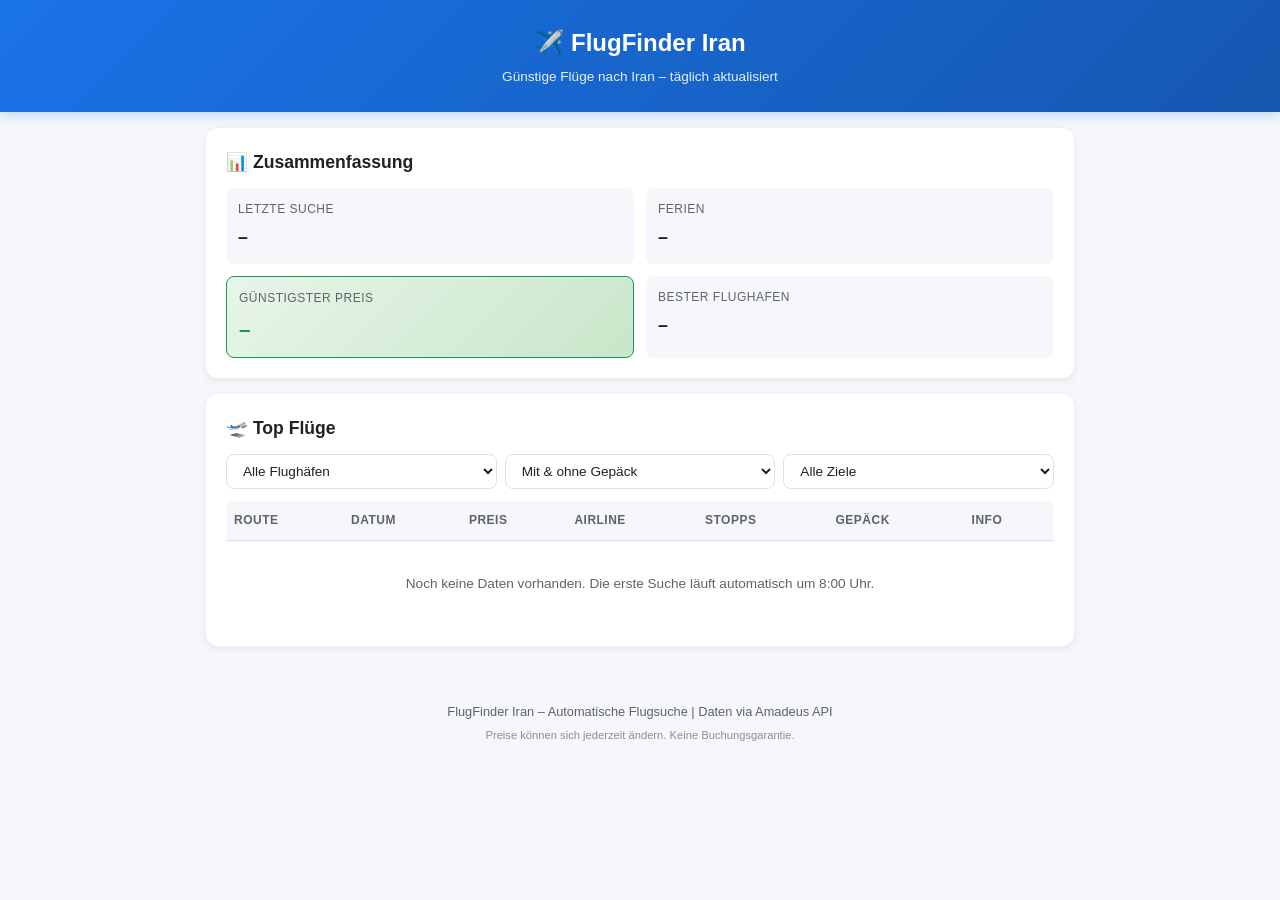
==== frontend/index.html @ a2e219db "🛫 FlugFinder Iran – Initiales Projekt" ====
<!DOCTYPE html>
<html lang="de">
<head>
    <meta charset="UTF-8">
    <meta name="viewport" content="width=device-width, initial-scale=1.0">
    <meta name="description" content="FlugFinder Iran – Günstige Flüge nach Iran finden">
    <meta name="theme-color" content="#1a73e8">
    <meta name="apple-mobile-web-app-capable" content="yes">
    <meta name="apple-mobile-web-app-status-bar-style" content="black-translucent">
    <meta name="apple-mobile-web-app-title" content="FlugFinder">
    <link rel="manifest" href="manifest.json">
    <link rel="apple-touch-icon" href="icons/icon-192.png">
    <title>FlugFinder Iran</title>
    <link rel="stylesheet" href="style.css">
</head>
<body>
    <header>
        <div class="header-content">
            <h1>✈️ FlugFinder Iran</h1>
            <p class="subtitle">Günstige Flüge nach Iran – täglich aktualisiert</p>
        </div>
    </header>

    <main>
        <!-- Status-Banner -->
        <section id="status-banner" class="banner hidden">
            <span id="status-text"></span>
        </section>

        <!-- Zusammenfassung -->
        <section id="summary" class="card">
            <h2>📊 Zusammenfassung</h2>
            <div class="summary-grid">
                <div class="summary-item">
                    <span class="summary-label">Letzte Suche</span>
                    <span id="last-updated" class="summary-value">–</span>
                </div>
                <div class="summary-item">
                    <span class="summary-label">Ferien</span>
                    <span id="holiday-period" class="summary-value">–</span>
                </div>
                <div class="summary-item highlight">
                    <span class="summary-label">Günstigster Preis</span>
                    <span id="cheapest-price" class="summary-value price">–</span>
                </div>
                <div class="summary-item">
                    <span class="summary-label">Bester Flughafen</span>
                    <span id="cheapest-airport" class="summary-value">–</span>
                </div>
            </div>
        </section>

        <!-- Vorhersage -->
        <section id="prediction-section" class="card hidden">
            <h2>🔮 Preis-Vorhersage</h2>
            <div id="prediction-content"></div>
        </section>

        <!-- Flug-Tabelle -->
        <section id="flights-section" class="card">
            <h2>🛫 Top Flüge</h2>
            <div class="filter-bar">
                <select id="filter-airport" aria-label="Flughafen filtern">
                    <option value="all">Alle Flughäfen</option>
                    <option value="HAJ">Hannover (HAJ)</option>
                    <option value="BER">Berlin (BER)</option>
                    <option value="HAM">Hamburg (HAM)</option>
                    <option value="FRA">Frankfurt (FRA)</option>
                </select>
                <select id="filter-luggage" aria-label="Gepäck filtern">
                    <option value="all">Mit & ohne Gepäck</option>
                    <option value="with_luggage">Nur mit Gepäck</option>
                    <option value="without_luggage">Nur ohne Gepäck</option>
                </select>
                <select id="filter-destination" aria-label="Ziel filtern">
                    <option value="all">Alle Ziele</option>
                    <option value="IKA">Teheran (IKA)</option>
                    <option value="MHD">Mashhad (MHD)</option>
                </select>
            </div>
            <div class="table-wrapper">
                <table id="flights-table">
                    <thead>
                        <tr>
                            <th>Route</th>
                            <th>Datum</th>
                            <th>Preis</th>
                            <th>Airline</th>
                            <th>Stopps</th>
                            <th>Gepäck</th>
                            <th>Info</th>
                        </tr>
                    </thead>
                    <tbody id="flights-body">
                        <tr><td colspan="7" class="loading">Lade Daten...</td></tr>
                    </tbody>
                </table>
            </div>
        </section>

        <!-- Kombi-Tickets -->
        <section id="combo-section" class="card hidden">
            <h2>🔀 Kombi-Ticket Tipps</h2>
            <p class="info-text">Günstiger wenn Hin- und Rückflug von verschiedenen Flughäfen</p>
            <div id="combo-content"></div>
        </section>

        <!-- Preis-Analyse -->
        <section id="analysis-section" class="card hidden">
            <h2>📈 Preis-Analyse pro Route</h2>
            <div id="analysis-content"></div>
        </section>
    </main>

    <footer>
        <p>FlugFinder Iran – Automatische Flugsuche | Daten via Amadeus API</p>
        <p class="footer-small">Preise können sich jederzeit ändern. Keine Buchungsgarantie.</p>
    </footer>

    <script src="app.js"></script>
</body>
</html>
---- frontend/style.css ----
/* FlugFinder Iran – PWA Styles */

:root {
    --primary: #1a73e8;
    --primary-dark: #1557b0;
    --success: #0f9d58;
    --warning: #f4b400;
    --danger: #db4437;
    --bg: #f5f7fa;
    --card-bg: #ffffff;
    --text: #202124;
    --text-secondary: #5f6368;
    --border: #e0e0e0;
    --shadow: 0 2px 8px rgba(0, 0, 0, 0.08);
    --radius: 12px;
}

* {
    margin: 0;
    padding: 0;
    box-sizing: border-box;
}

body {
    font-family: -apple-system, BlinkMacSystemFont, 'Segoe UI', Roboto, sans-serif;
    background: var(--bg);
    color: var(--text);
    line-height: 1.6;
    min-height: 100vh;
}

/* Header */
header {
    background: linear-gradient(135deg, var(--primary), var(--primary-dark));
    color: white;
    padding: 1.5rem 1rem;
    text-align: center;
    position: sticky;
    top: 0;
    z-index: 100;
    box-shadow: 0 2px 12px rgba(26, 115, 232, 0.3);
}

.header-content h1 {
    font-size: 1.5rem;
    font-weight: 700;
    margin-bottom: 0.25rem;
}

.subtitle {
    font-size: 0.85rem;
    opacity: 0.9;
}

/* Main */
main {
    max-width: 900px;
    margin: 0 auto;
    padding: 1rem;
}

/* Cards */
.card {
    background: var(--card-bg);
    border-radius: var(--radius);
    padding: 1.25rem;
    margin-bottom: 1rem;
    box-shadow: var(--shadow);
}

.card h2 {
    font-size: 1.1rem;
    margin-bottom: 0.75rem;
    color: var(--text);
}

/* Banner */
.banner {
    background: var(--success);
    color: white;
    padding: 0.75rem 1rem;
    border-radius: var(--radius);
    margin-bottom: 1rem;
    text-align: center;
    font-weight: 500;
    animation: slideDown 0.3s ease;
}

.banner.alert {
    background: var(--danger);
    animation: pulse 2s infinite;
}

@keyframes slideDown {
    from { transform: translateY(-10px); opacity: 0; }
    to { transform: translateY(0); opacity: 1; }
}

@keyframes pulse {
    0%, 100% { transform: scale(1); }
    50% { transform: scale(1.02); }
}

/* Summary Grid */
.summary-grid {
    display: grid;
    grid-template-columns: 1fr 1fr;
    gap: 0.75rem;
}

.summary-item {
    display: flex;
    flex-direction: column;
    padding: 0.75rem;
    background: var(--bg);
    border-radius: 8px;
}

.summary-item.highlight {
    background: linear-gradient(135deg, #e8f5e9, #c8e6c9);
    border: 1px solid var(--success);
}

.summary-label {
    font-size: 0.75rem;
    color: var(--text-secondary);
    text-transform: uppercase;
    letter-spacing: 0.5px;
}

.summary-value {
    font-size: 1.1rem;
    font-weight: 600;
    margin-top: 0.25rem;
}

.summary-value.price {
    color: var(--success);
    font-size: 1.3rem;
}

/* Filter Bar */
.filter-bar {
    display: flex;
    gap: 0.5rem;
    margin-bottom: 0.75rem;
    flex-wrap: wrap;
}

.filter-bar select {
    padding: 0.5rem 0.75rem;
    border: 1px solid var(--border);
    border-radius: 8px;
    background: white;
    font-size: 0.85rem;
    color: var(--text);
    flex: 1;
    min-width: 120px;
}

/* Table */
.table-wrapper {
    overflow-x: auto;
    -webkit-overflow-scrolling: touch;
}

table {
    width: 100%;
    border-collapse: collapse;
    font-size: 0.85rem;
}

thead th {
    background: var(--bg);
    padding: 0.6rem 0.5rem;
    text-align: left;
    font-weight: 600;
    font-size: 0.75rem;
    text-transform: uppercase;
    letter-spacing: 0.5px;
    color: var(--text-secondary);
    position: sticky;
    top: 0;
}

tbody td {
    padding: 0.6rem 0.5rem;
    border-top: 1px solid var(--border);
    vertical-align: middle;
}

tbody tr:hover {
    background: #f8f9fa;
}

tbody tr.cheap {
    background: #e8f5e9;
}

tbody tr.cheap td {
    border-color: #c8e6c9;
}

.price-cell {
    font-weight: 700;
    color: var(--text);
}

.cheap .price-cell {
    color: var(--success);
}

.badge {
    display: inline-block;
    padding: 0.15rem 0.5rem;
    border-radius: 4px;
    font-size: 0.7rem;
    font-weight: 600;
}

.badge-cheap {
    background: #c8e6c9;
    color: #1b5e20;
}

.badge-weekend {
    background: #e3f2fd;
    color: #1565c0;
}

.badge-direct {
    background: #fff3e0;
    color: #e65100;
}

/* Prediction */
.prediction-card {
    padding: 0.75rem;
    border-radius: 8px;
    margin-bottom: 0.5rem;
}

.prediction-card.book-now {
    background: #e8f5e9;
    border-left: 4px solid var(--success);
}

.prediction-card.wait {
    background: #fff3e0;
    border-left: 4px solid var(--warning);
}

.prediction-card.uncertain {
    background: #f5f5f5;
    border-left: 4px solid #9e9e9e;
}

.prediction-advice {
    font-weight: 700;
    font-size: 0.95rem;
}

.prediction-reason {
    font-size: 0.82rem;
    color: var(--text-secondary);
    margin-top: 0.25rem;
}

/* Combo Tickets */
.combo-card {
    padding: 0.75rem;
    background: var(--bg);
    border-radius: 8px;
    margin-bottom: 0.5rem;
    border-left: 4px solid var(--primary);
}

.combo-route {
    font-weight: 600;
}

.combo-savings {
    color: var(--success);
    font-weight: 700;
}

/* Analysis */
.analysis-item {
    display: flex;
    justify-content: space-between;
    align-items: center;
    padding: 0.6rem 0;
    border-bottom: 1px solid var(--border);
}

.analysis-item:last-child {
    border-bottom: none;
}

.analysis-route {
    font-weight: 600;
}

.analysis-trend {
    font-size: 0.85rem;
}

/* Info Text */
.info-text {
    font-size: 0.82rem;
    color: var(--text-secondary);
    margin-bottom: 0.75rem;
}

/* Loading */
.loading {
    text-align: center;
    color: var(--text-secondary);
    padding: 2rem !important;
}

/* Hidden */
.hidden {
    display: none;
}

/* Footer */
footer {
    text-align: center;
    padding: 1.5rem 1rem;
    color: var(--text-secondary);
    font-size: 0.8rem;
}

.footer-small {
    font-size: 0.7rem;
    margin-top: 0.25rem;
    opacity: 0.7;
}

/* Responsive */
@media (max-width: 600px) {
    .summary-grid {
        grid-template-columns: 1fr;
    }

    .filter-bar {
        flex-direction: column;
    }

    .filter-bar select {
        width: 100%;
    }

    table {
        font-size: 0.78rem;
    }

    thead th, tbody td {
        padding: 0.5rem 0.35rem;
    }

    .card {
        padding: 1rem;
    }
}

/* Install Prompt */
.install-prompt {
    position: fixed;
    bottom: 1rem;
    left: 1rem;
    right: 1rem;
    background: var(--primary);
    color: white;
    padding: 1rem;
    border-radius: var(--radius);
    display: flex;
    justify-content: space-between;
    align-items: center;
    box-shadow: 0 4px 20px rgba(0, 0, 0, 0.2);
    z-index: 1000;
    animation: slideUp 0.3s ease;
}

@keyframes slideUp {
    from { transform: translateY(100px); opacity: 0; }
    to { transform: translateY(0); opacity: 1; }
}

.install-prompt button {
    background: white;
    color: var(--primary);
    border: none;
    padding: 0.5rem 1rem;
    border-radius: 8px;
    font-weight: 600;
    cursor: pointer;
}

.install-prompt .dismiss {
    background: transparent;
    color: white;
    opacity: 0.8;
    font-size: 0.85rem;
}
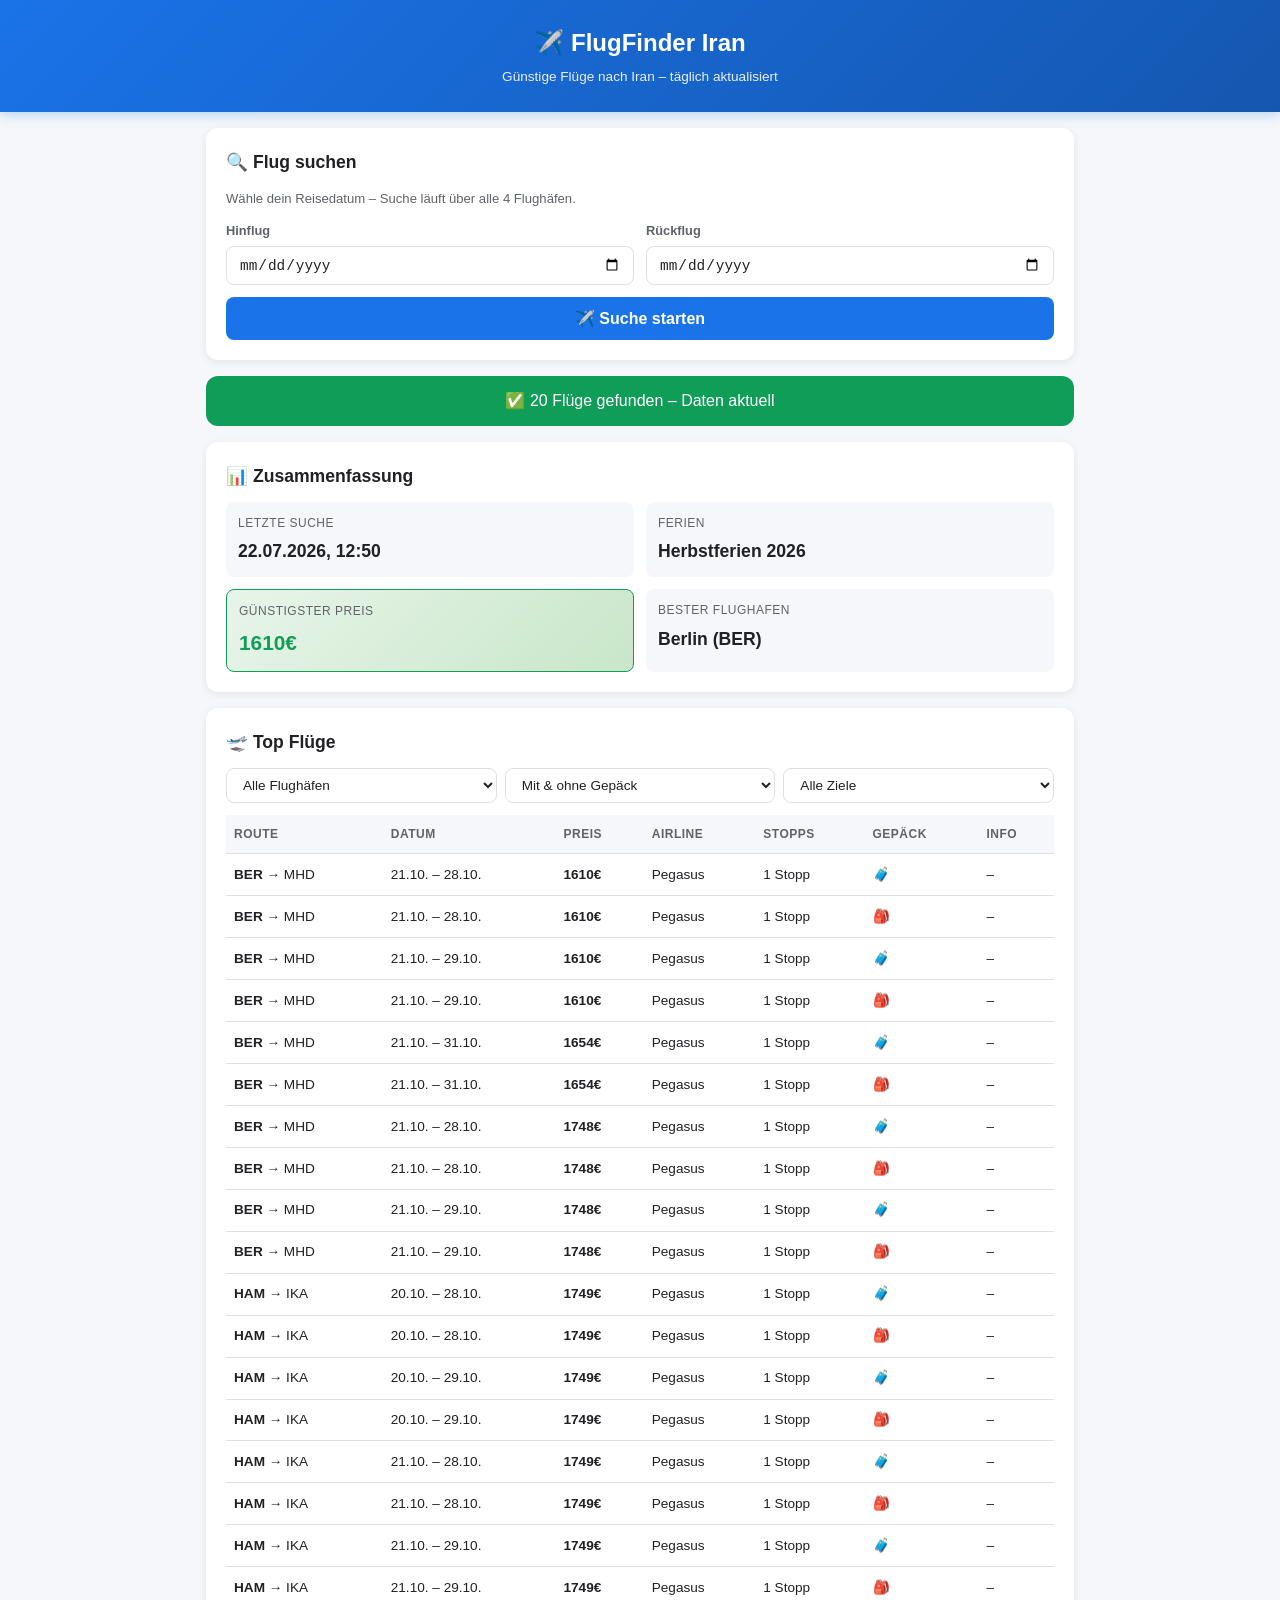
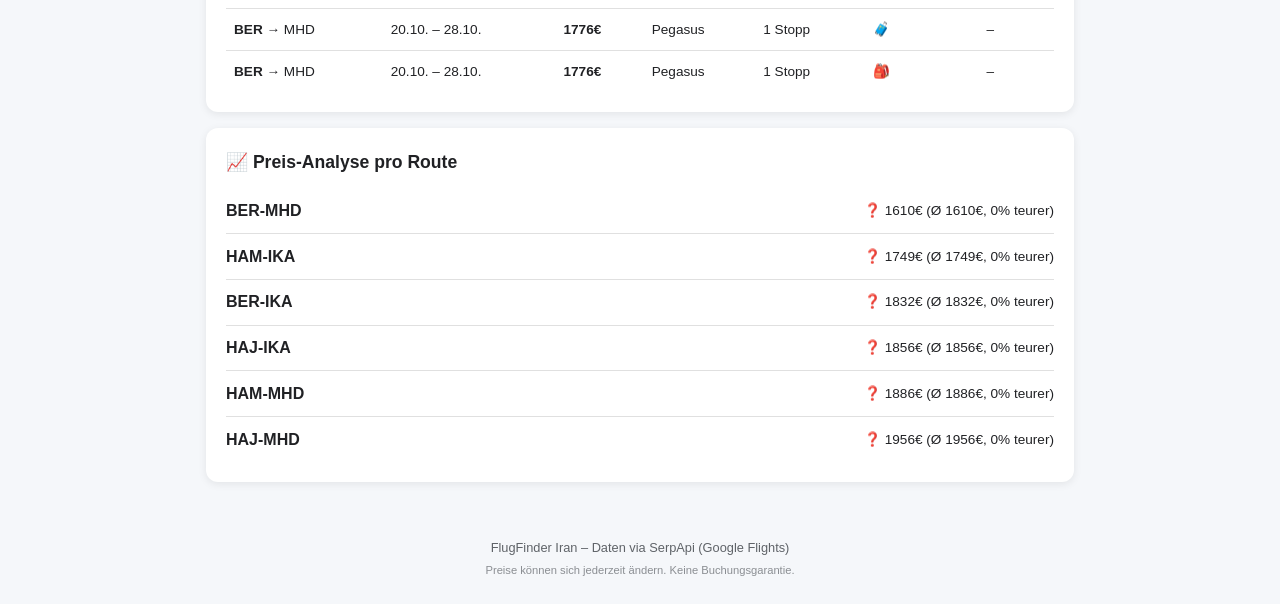
==== commit 882efe9c: "Add manual flight search section to index.html" ====
--- a/frontend/index.html
+++ b/frontend/index.html
@@ -22,6 +22,28 @@
     </header>
 
     <main>
+        <!-- Manuelle Suche -->
+        <section id="manual-search" class="card">
+            <h2>🔍 Flug suchen</h2>
+            <p class="info-text">Wähle dein Reisedatum – Suche läuft über alle 4 Flughäfen.</p>
+            <div class="search-form">
+                <div class="form-row">
+                    <div class="form-group">
+                        <label for="search-outbound">Hinflug</label>
+                        <input type="date" id="search-outbound" />
+                    </div>
+                    <div class="form-group">
+                        <label for="search-return">Rückflug</label>
+                        <input type="date" id="search-return" />
+                    </div>
+                </div>
+                <button id="btn-search" class="btn-primary" onclick="triggerManualSearch()">
+                    ✈️ Suche starten
+                </button>
+                <p id="search-status" class="search-status hidden"></p>
+            </div>
+        </section>
+
         <!-- Status-Banner -->
         <section id="status-banner" class="banner hidden">
             <span id="status-text"></span>
@@ -92,7 +114,7 @@
                         </tr>
                     </thead>
                     <tbody id="flights-body">
-                        <tr><td colspan="7" class="loading">Lade Daten...</td></tr>
+                        <tr><td colspan="7" class="loading">Noch keine Ergebnisse. Starte eine Suche oben!</td></tr>
                     </tbody>
                 </table>
             </div>
@@ -113,7 +135,7 @@
     </main>
 
     <footer>
-        <p>FlugFinder Iran – Automatische Flugsuche | Daten via Amadeus API</p>
+        <p>FlugFinder Iran – Daten via SerpApi (Google Flights)</p>
         <p class="footer-small">Preise können sich jederzeit ändern. Keine Buchungsgarantie.</p>
     </footer>
 
--- a/frontend/style.css
+++ b/frontend/style.css
@@ -404,3 +404,97 @@
     opacity: 0.8;
     font-size: 0.85rem;
 }
+
+/* Manuelle Suche Form */
+.search-form {
+    margin-top: 0.75rem;
+}
+
+.form-row {
+    display: flex;
+    gap: 0.75rem;
+    margin-bottom: 0.75rem;
+}
+
+.form-group {
+    flex: 1;
+    display: flex;
+    flex-direction: column;
+}
+
+.form-group label {
+    font-size: 0.8rem;
+    font-weight: 600;
+    color: var(--text-secondary);
+    margin-bottom: 0.25rem;
+}
+
+.form-group input[type="date"] {
+    padding: 0.6rem 0.75rem;
+    border: 1px solid var(--border);
+    border-radius: 8px;
+    font-size: 0.9rem;
+    color: var(--text);
+    background: white;
+}
+
+.form-group input[type="date"]:focus {
+    outline: none;
+    border-color: var(--primary);
+    box-shadow: 0 0 0 3px rgba(26, 115, 232, 0.15);
+}
+
+.btn-primary {
+    width: 100%;
+    padding: 0.75rem 1.5rem;
+    background: var(--primary);
+    color: white;
+    border: none;
+    border-radius: 8px;
+    font-size: 1rem;
+    font-weight: 600;
+    cursor: pointer;
+    transition: background 0.2s;
+}
+
+.btn-primary:hover {
+    background: var(--primary-dark);
+}
+
+.btn-primary:active {
+    transform: scale(0.98);
+}
+
+.btn-primary:disabled {
+    background: #9e9e9e;
+    cursor: not-allowed;
+}
+
+.search-status {
+    text-align: center;
+    margin-top: 0.75rem;
+    font-size: 0.85rem;
+    padding: 0.5rem;
+    border-radius: 6px;
+}
+
+.search-status.success {
+    background: #e8f5e9;
+    color: #1b5e20;
+}
+
+.search-status.error {
+    background: #ffebee;
+    color: #b71c1c;
+}
+
+.search-status.pending {
+    background: #fff3e0;
+    color: #e65100;
+}
+
+@media (max-width: 600px) {
+    .form-row {
+        flex-direction: column;
+    }
+}
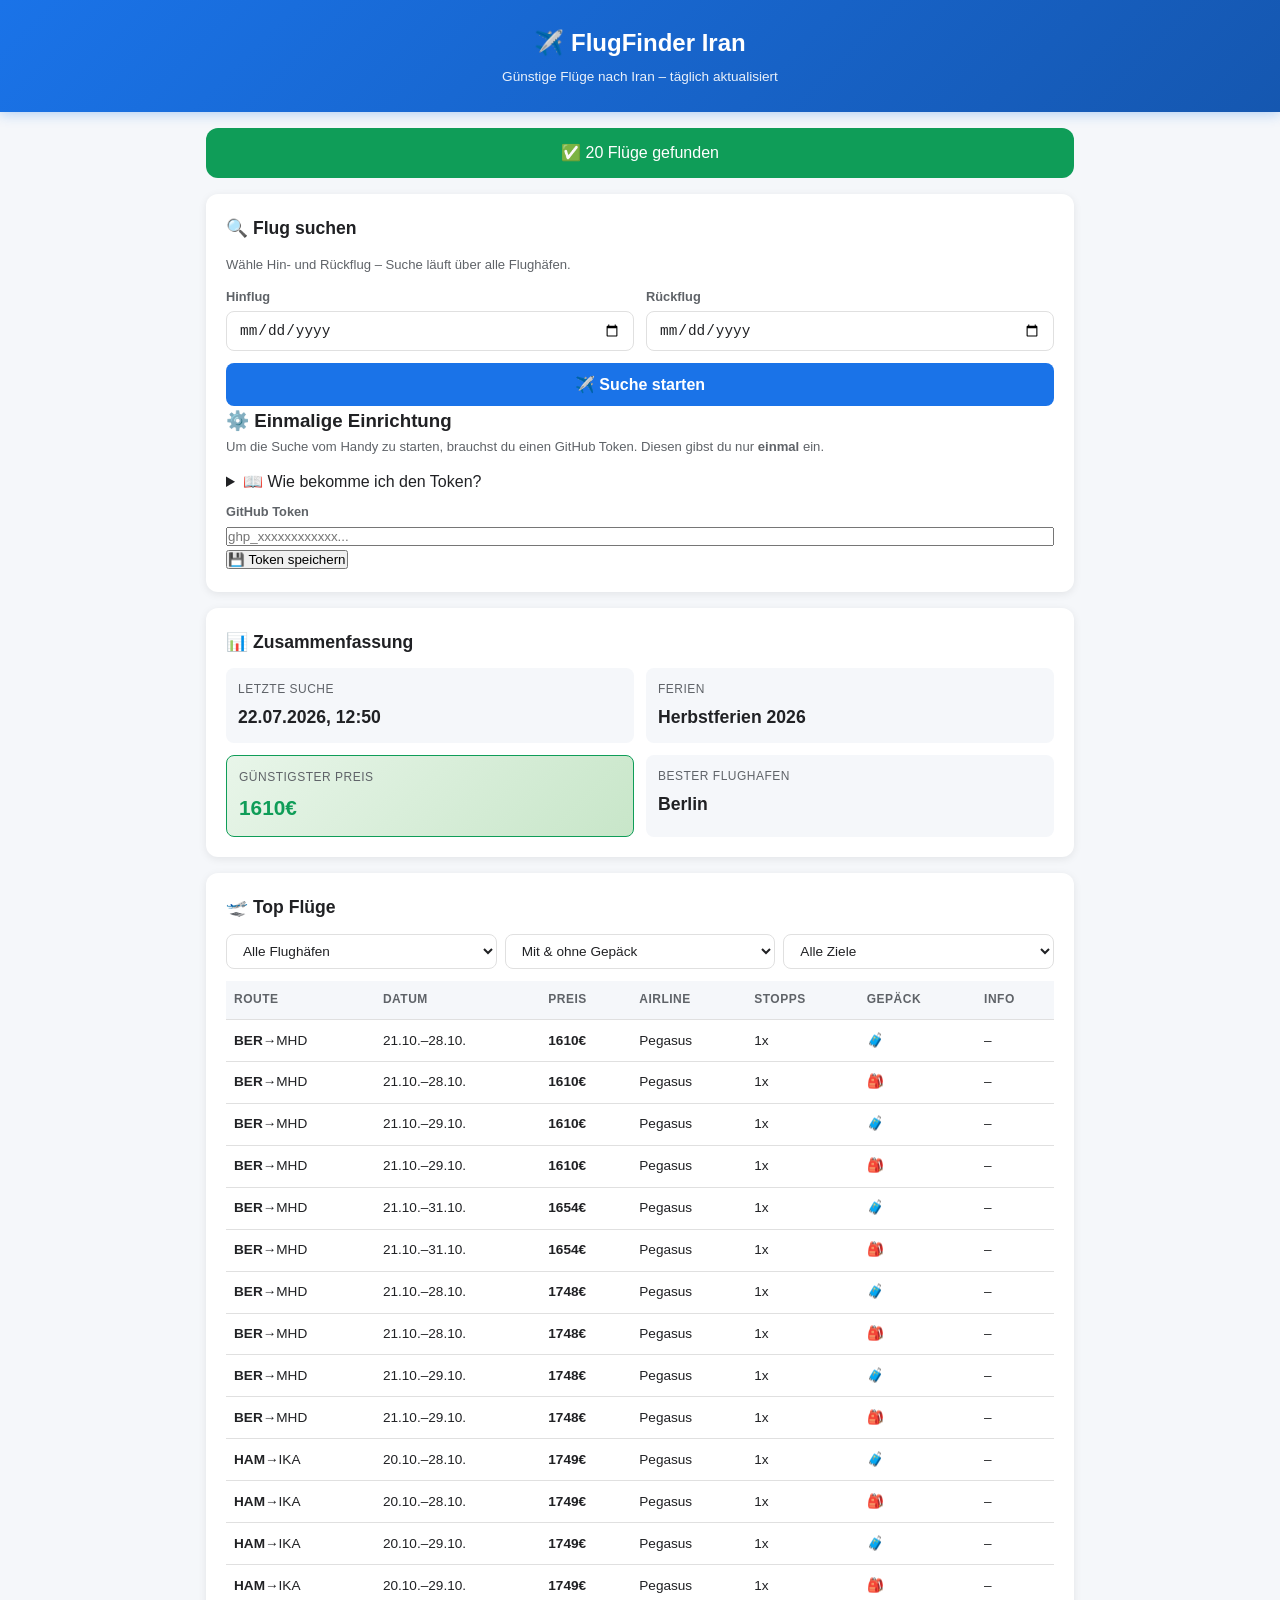
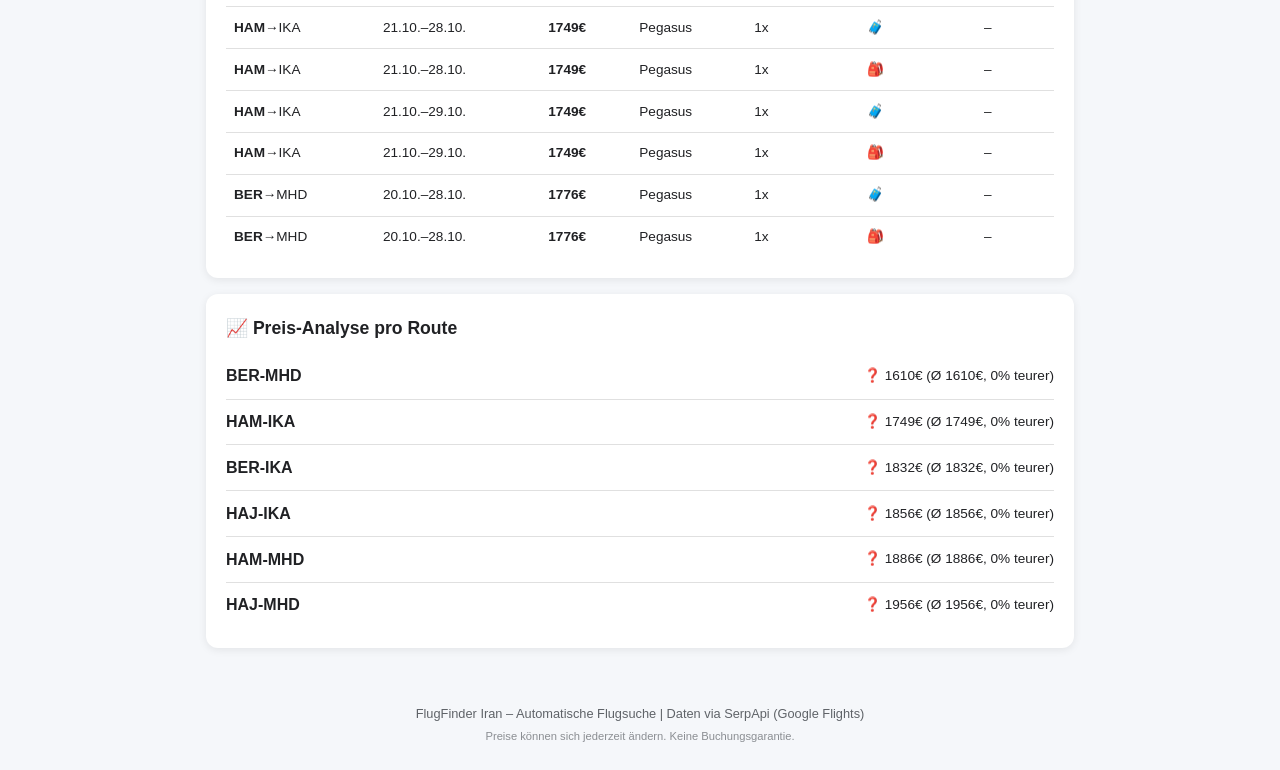
==== commit 2c59ff64: "Add GitHub token setup section to index.html" ====
--- a/frontend/index.html
+++ b/frontend/index.html
@@ -22,10 +22,15 @@
     </header>
 
     <main>
+        <!-- Status-Banner -->
+        <section id="status-banner" class="banner hidden">
+            <span id="status-text"></span>
+        </section>
+
         <!-- Manuelle Suche -->
         <section id="manual-search" class="card">
             <h2>🔍 Flug suchen</h2>
-            <p class="info-text">Wähle dein Reisedatum – Suche läuft über alle 4 Flughäfen.</p>
+            <p class="info-text">Wähle Hin- und Rückflug – Suche läuft über alle Flughäfen.</p>
             <div class="search-form">
                 <div class="form-row">
                     <div class="form-group">
@@ -42,11 +47,34 @@
                 </button>
                 <p id="search-status" class="search-status hidden"></p>
             </div>
-        </section>
 
-        <!-- Status-Banner -->
-        <section id="status-banner" class="banner hidden">
-            <span id="status-text"></span>
+            <!-- Token Einrichtung (einmalig) -->
+            <div id="token-setup" class="token-section hidden">
+                <h3>⚙️ Einmalige Einrichtung</h3>
+                <p class="info-text">Um die Suche vom Handy zu starten, brauchst du einen GitHub Token. Diesen gibst du nur <strong>einmal</strong> ein.</p>
+                <details class="token-help">
+                    <summary>📖 Wie bekomme ich den Token?</summary>
+                    <ol>
+                        <li>Öffne: <a href="https://github.com/settings/tokens" target="_blank">github.com/settings/tokens</a></li>
+                        <li>Klicke "Generate new token (classic)"</li>
+                        <li>Name: <code>FlugFinder</code></li>
+                        <li>Haken bei <strong>repo</strong> setzen</li>
+                        <li>Unten: "Generate token" klicken</li>
+                        <li>Token kopieren und hier einfügen:</li>
+                    </ol>
+                </details>
+                <div class="form-group" style="margin-top: 0.5rem;">
+                    <label for="github-token">GitHub Token</label>
+                    <input type="password" id="github-token" placeholder="ghp_xxxxxxxxxxxx..." />
+                </div>
+                <button class="btn-save" onclick="saveToken()">💾 Token speichern</button>
+            </div>
+
+            <!-- Token gespeichert Info -->
+            <div id="token-saved" class="token-saved hidden">
+                <span>✅ Verbunden</span>
+                <button class="btn-small" onclick="resetToken()">Token ändern</button>
+            </div>
         </section>
 
         <!-- Zusammenfassung -->
@@ -114,7 +142,7 @@
                         </tr>
                     </thead>
                     <tbody id="flights-body">
-                        <tr><td colspan="7" class="loading">Noch keine Ergebnisse. Starte eine Suche oben!</td></tr>
+                        <tr><td colspan="7" class="loading">Lade Daten...</td></tr>
                     </tbody>
                 </table>
             </div>
@@ -135,7 +163,7 @@
     </main>
 
     <footer>
-        <p>FlugFinder Iran – Daten via SerpApi (Google Flights)</p>
+        <p>FlugFinder Iran – Automatische Flugsuche | Daten via SerpApi (Google Flights)</p>
         <p class="footer-small">Preise können sich jederzeit ändern. Keine Buchungsgarantie.</p>
     </footer>
 
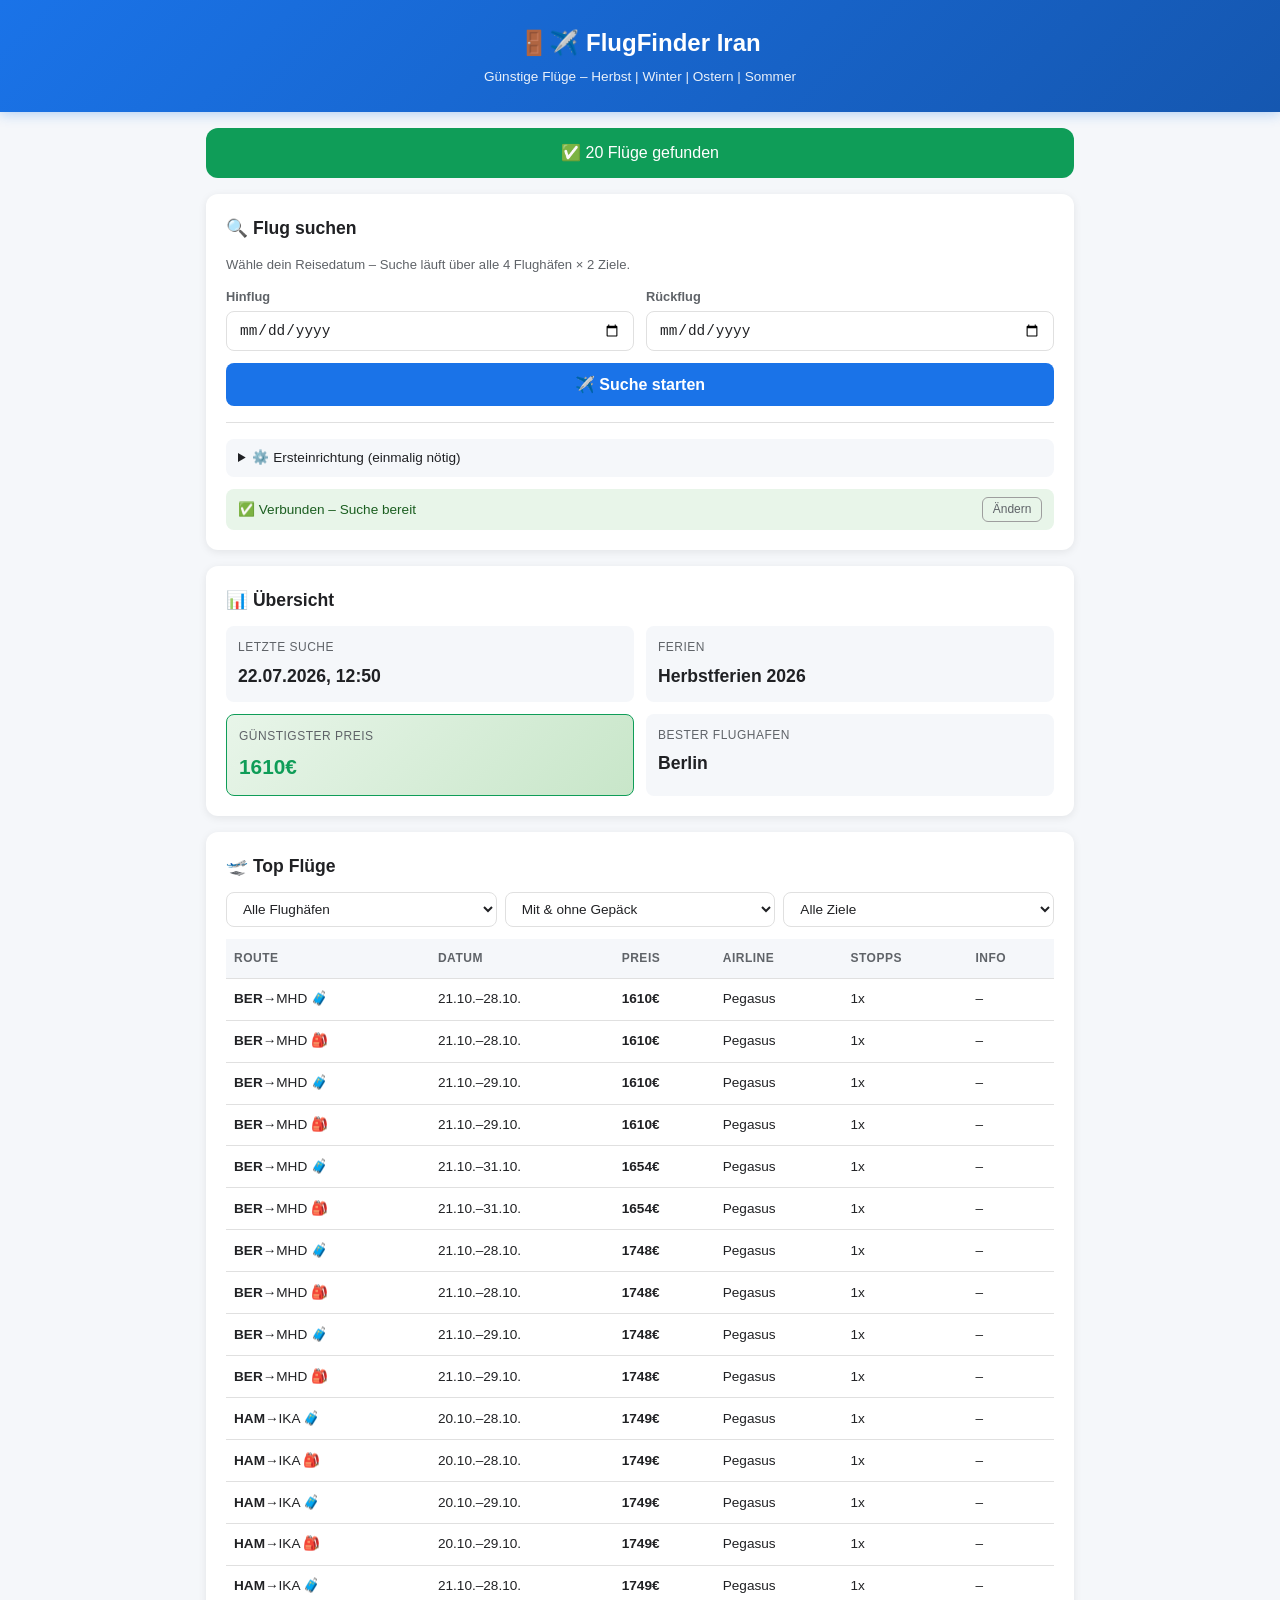
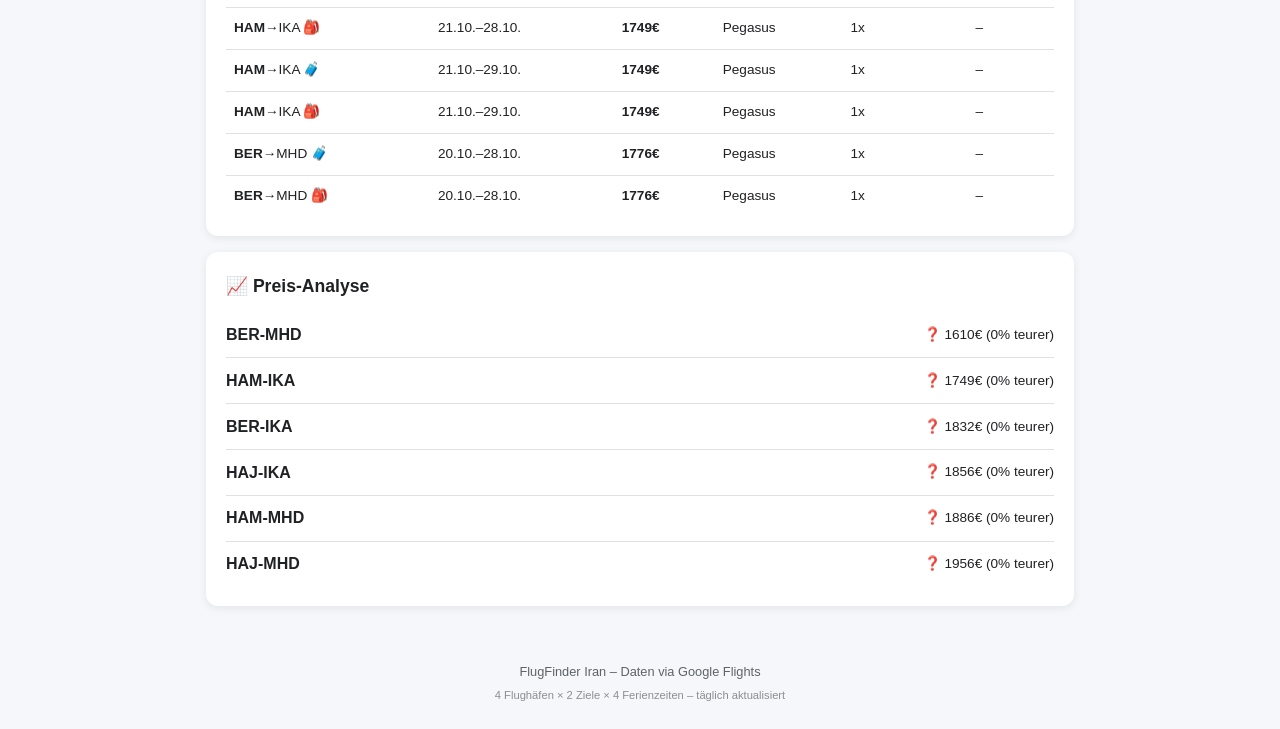
==== commit c2552526: "Update theme color and header content in index.html" ====
--- a/frontend/index.html
+++ b/frontend/index.html
@@ -4,20 +4,21 @@
     <meta charset="UTF-8">
     <meta name="viewport" content="width=device-width, initial-scale=1.0">
     <meta name="description" content="FlugFinder Iran – Günstige Flüge nach Iran finden">
-    <meta name="theme-color" content="#1a73e8">
+    <meta name="theme-color" content="#0C7B93">
     <meta name="apple-mobile-web-app-capable" content="yes">
     <meta name="apple-mobile-web-app-status-bar-style" content="black-translucent">
     <meta name="apple-mobile-web-app-title" content="FlugFinder">
     <link rel="manifest" href="manifest.json">
-    <link rel="apple-touch-icon" href="icons/icon-192.png">
+    <link rel="apple-touch-icon" href="icons/icon.svg">
+    <link rel="icon" href="icons/icon.svg" type="image/svg+xml">
     <title>FlugFinder Iran</title>
     <link rel="stylesheet" href="style.css">
 </head>
 <body>
     <header>
         <div class="header-content">
-            <h1>✈️ FlugFinder Iran</h1>
-            <p class="subtitle">Günstige Flüge nach Iran – täglich aktualisiert</p>
+            <h1>🚪✈️ FlugFinder Iran</h1>
+            <p class="subtitle">Günstige Flüge – Herbst | Winter | Ostern | Sommer</p>
         </div>
     </header>
 
@@ -30,7 +31,7 @@
         <!-- Manuelle Suche -->
         <section id="manual-search" class="card">
             <h2>🔍 Flug suchen</h2>
-            <p class="info-text">Wähle Hin- und Rückflug – Suche läuft über alle Flughäfen.</p>
+            <p class="info-text">Wähle dein Reisedatum – Suche läuft über alle 4 Flughäfen × 2 Ziele.</p>
             <div class="search-form">
                 <div class="form-row">
                     <div class="form-group">
@@ -48,38 +49,37 @@
                 <p id="search-status" class="search-status hidden"></p>
             </div>
 
-            <!-- Token Einrichtung (einmalig) -->
-            <div id="token-setup" class="token-section hidden">
-                <h3>⚙️ Einmalige Einrichtung</h3>
-                <p class="info-text">Um die Suche vom Handy zu starten, brauchst du einen GitHub Token. Diesen gibst du nur <strong>einmal</strong> ein.</p>
+            <!-- Token: einmal eingeben, dann gespeichert -->
+            <div id="token-setup" class="token-section">
                 <details class="token-help">
-                    <summary>📖 Wie bekomme ich den Token?</summary>
+                    <summary>⚙️ Ersteinrichtung (einmalig nötig)</summary>
+                    <p style="margin-top:0.5rem; font-size:0.82rem;">Um die Suche direkt vom Handy zu starten brauchst du einen GitHub Token. Nur einmal eingeben!</p>
                     <ol>
-                        <li>Öffne: <a href="https://github.com/settings/tokens" target="_blank">github.com/settings/tokens</a></li>
-                        <li>Klicke "Generate new token (classic)"</li>
+                        <li>Öffne am PC: <a href="https://github.com/settings/tokens" target="_blank">github.com/settings/tokens</a></li>
+                        <li>Klicke <strong>"Generate new token (classic)"</strong></li>
                         <li>Name: <code>FlugFinder</code></li>
+                        <li>Expiration: <strong>No expiration</strong></li>
                         <li>Haken bei <strong>repo</strong> setzen</li>
-                        <li>Unten: "Generate token" klicken</li>
-                        <li>Token kopieren und hier einfügen:</li>
+                        <li>Unten: <strong>"Generate token"</strong> klicken</li>
+                        <li>Token kopieren (beginnt mit <code>ghp_</code>)</li>
                     </ol>
+                    <div class="form-group" style="margin-top:0.5rem;">
+                        <input type="text" id="github-token" placeholder="ghp_xxxxxxxxxxxx..." autocomplete="off" />
+                    </div>
+                    <button class="btn-save" onclick="saveToken()">💾 Speichern</button>
                 </details>
-                <div class="form-group" style="margin-top: 0.5rem;">
-                    <label for="github-token">GitHub Token</label>
-                    <input type="password" id="github-token" placeholder="ghp_xxxxxxxxxxxx..." />
-                </div>
-                <button class="btn-save" onclick="saveToken()">💾 Token speichern</button>
             </div>
 
-            <!-- Token gespeichert Info -->
+            <!-- Token OK -->
             <div id="token-saved" class="token-saved hidden">
-                <span>✅ Verbunden</span>
-                <button class="btn-small" onclick="resetToken()">Token ändern</button>
+                <span>✅ Verbunden – Suche bereit</span>
+                <button class="btn-small" onclick="resetToken()">Ändern</button>
             </div>
         </section>
 
         <!-- Zusammenfassung -->
         <section id="summary" class="card">
-            <h2>📊 Zusammenfassung</h2>
+            <h2>📊 Übersicht</h2>
             <div class="summary-grid">
                 <div class="summary-item">
                     <span class="summary-label">Letzte Suche</span>
@@ -112,15 +112,15 @@
             <div class="filter-bar">
                 <select id="filter-airport" aria-label="Flughafen filtern">
                     <option value="all">Alle Flughäfen</option>
-                    <option value="HAJ">Hannover (HAJ)</option>
-                    <option value="BER">Berlin (BER)</option>
-                    <option value="HAM">Hamburg (HAM)</option>
-                    <option value="FRA">Frankfurt (FRA)</option>
+                    <option value="HAJ">Hannover</option>
+                    <option value="BER">Berlin</option>
+                    <option value="HAM">Hamburg</option>
+                    <option value="FRA">Frankfurt</option>
                 </select>
                 <select id="filter-luggage" aria-label="Gepäck filtern">
                     <option value="all">Mit & ohne Gepäck</option>
-                    <option value="with_luggage">Nur mit Gepäck</option>
-                    <option value="without_luggage">Nur ohne Gepäck</option>
+                    <option value="with_luggage">Mit Gepäck 🧳</option>
+                    <option value="without_luggage">Ohne Gepäck 🎒</option>
                 </select>
                 <select id="filter-destination" aria-label="Ziel filtern">
                     <option value="all">Alle Ziele</option>
@@ -129,7 +129,7 @@
                 </select>
             </div>
             <div class="table-wrapper">
-                <table id="flights-table">
+                <table>
                     <thead>
                         <tr>
                             <th>Route</th>
@@ -137,12 +137,11 @@
                             <th>Preis</th>
                             <th>Airline</th>
                             <th>Stopps</th>
-                            <th>Gepäck</th>
                             <th>Info</th>
                         </tr>
                     </thead>
                     <tbody id="flights-body">
-                        <tr><td colspan="7" class="loading">Lade Daten...</td></tr>
+                        <tr><td colspan="6" class="loading">Noch keine Ergebnisse. Starte eine Suche oben ☝️</td></tr>
                     </tbody>
                 </table>
             </div>
@@ -150,21 +149,21 @@
 
         <!-- Kombi-Tickets -->
         <section id="combo-section" class="card hidden">
-            <h2>🔀 Kombi-Ticket Tipps</h2>
-            <p class="info-text">Günstiger wenn Hin- und Rückflug von verschiedenen Flughäfen</p>
+            <h2>🔀 Kombi-Tickets</h2>
+            <p class="info-text">Günstiger: Hin ab einem Flughafen, Rück zu einem anderen</p>
             <div id="combo-content"></div>
         </section>
 
         <!-- Preis-Analyse -->
         <section id="analysis-section" class="card hidden">
-            <h2>📈 Preis-Analyse pro Route</h2>
+            <h2>📈 Preis-Analyse</h2>
             <div id="analysis-content"></div>
         </section>
     </main>
 
     <footer>
-        <p>FlugFinder Iran – Automatische Flugsuche | Daten via SerpApi (Google Flights)</p>
-        <p class="footer-small">Preise können sich jederzeit ändern. Keine Buchungsgarantie.</p>
+        <p>FlugFinder Iran – Daten via Google Flights</p>
+        <p class="footer-small">4 Flughäfen × 2 Ziele × 4 Ferienzeiten – täglich aktualisiert</p>
     </footer>
 
     <script src="app.js"></script>
--- a/frontend/style.css
+++ b/frontend/style.css
@@ -498,3 +498,101 @@
         flex-direction: column;
     }
 }
+
+
+/* Token Section */
+.token-section {
+    margin-top: 1rem;
+    padding-top: 1rem;
+    border-top: 1px solid var(--border);
+}
+
+.token-section h3 {
+    font-size: 0.95rem;
+    margin-bottom: 0.5rem;
+}
+
+.token-help {
+    background: var(--bg);
+    border-radius: 8px;
+    padding: 0.5rem 0.75rem;
+    margin-bottom: 0.5rem;
+}
+
+.token-help summary {
+    cursor: pointer;
+    font-weight: 500;
+    font-size: 0.85rem;
+}
+
+.token-help ol {
+    margin-top: 0.5rem;
+    padding-left: 1.5rem;
+    font-size: 0.82rem;
+    line-height: 1.8;
+}
+
+.token-help code {
+    background: #e8eaed;
+    padding: 0.1rem 0.4rem;
+    border-radius: 4px;
+    font-size: 0.8rem;
+}
+
+.token-help a {
+    color: var(--primary);
+}
+
+input[type="password"] {
+    padding: 0.6rem 0.75rem;
+    border: 1px solid var(--border);
+    border-radius: 8px;
+    font-size: 0.9rem;
+    width: 100%;
+    background: white;
+}
+
+input[type="password"]:focus {
+    outline: none;
+    border-color: var(--primary);
+    box-shadow: 0 0 0 3px rgba(26, 115, 232, 0.15);
+}
+
+.btn-save {
+    margin-top: 0.5rem;
+    padding: 0.5rem 1rem;
+    background: var(--success);
+    color: white;
+    border: none;
+    border-radius: 8px;
+    font-size: 0.85rem;
+    font-weight: 600;
+    cursor: pointer;
+    width: 100%;
+}
+
+.btn-save:hover {
+    background: #0a7c46;
+}
+
+.token-saved {
+    margin-top: 0.75rem;
+    display: flex;
+    justify-content: space-between;
+    align-items: center;
+    padding: 0.5rem 0.75rem;
+    background: #e8f5e9;
+    border-radius: 8px;
+    font-size: 0.85rem;
+    color: #1b5e20;
+}
+
+.btn-small {
+    padding: 0.3rem 0.6rem;
+    background: transparent;
+    border: 1px solid #9e9e9e;
+    border-radius: 6px;
+    font-size: 0.75rem;
+    cursor: pointer;
+    color: var(--text-secondary);
+}
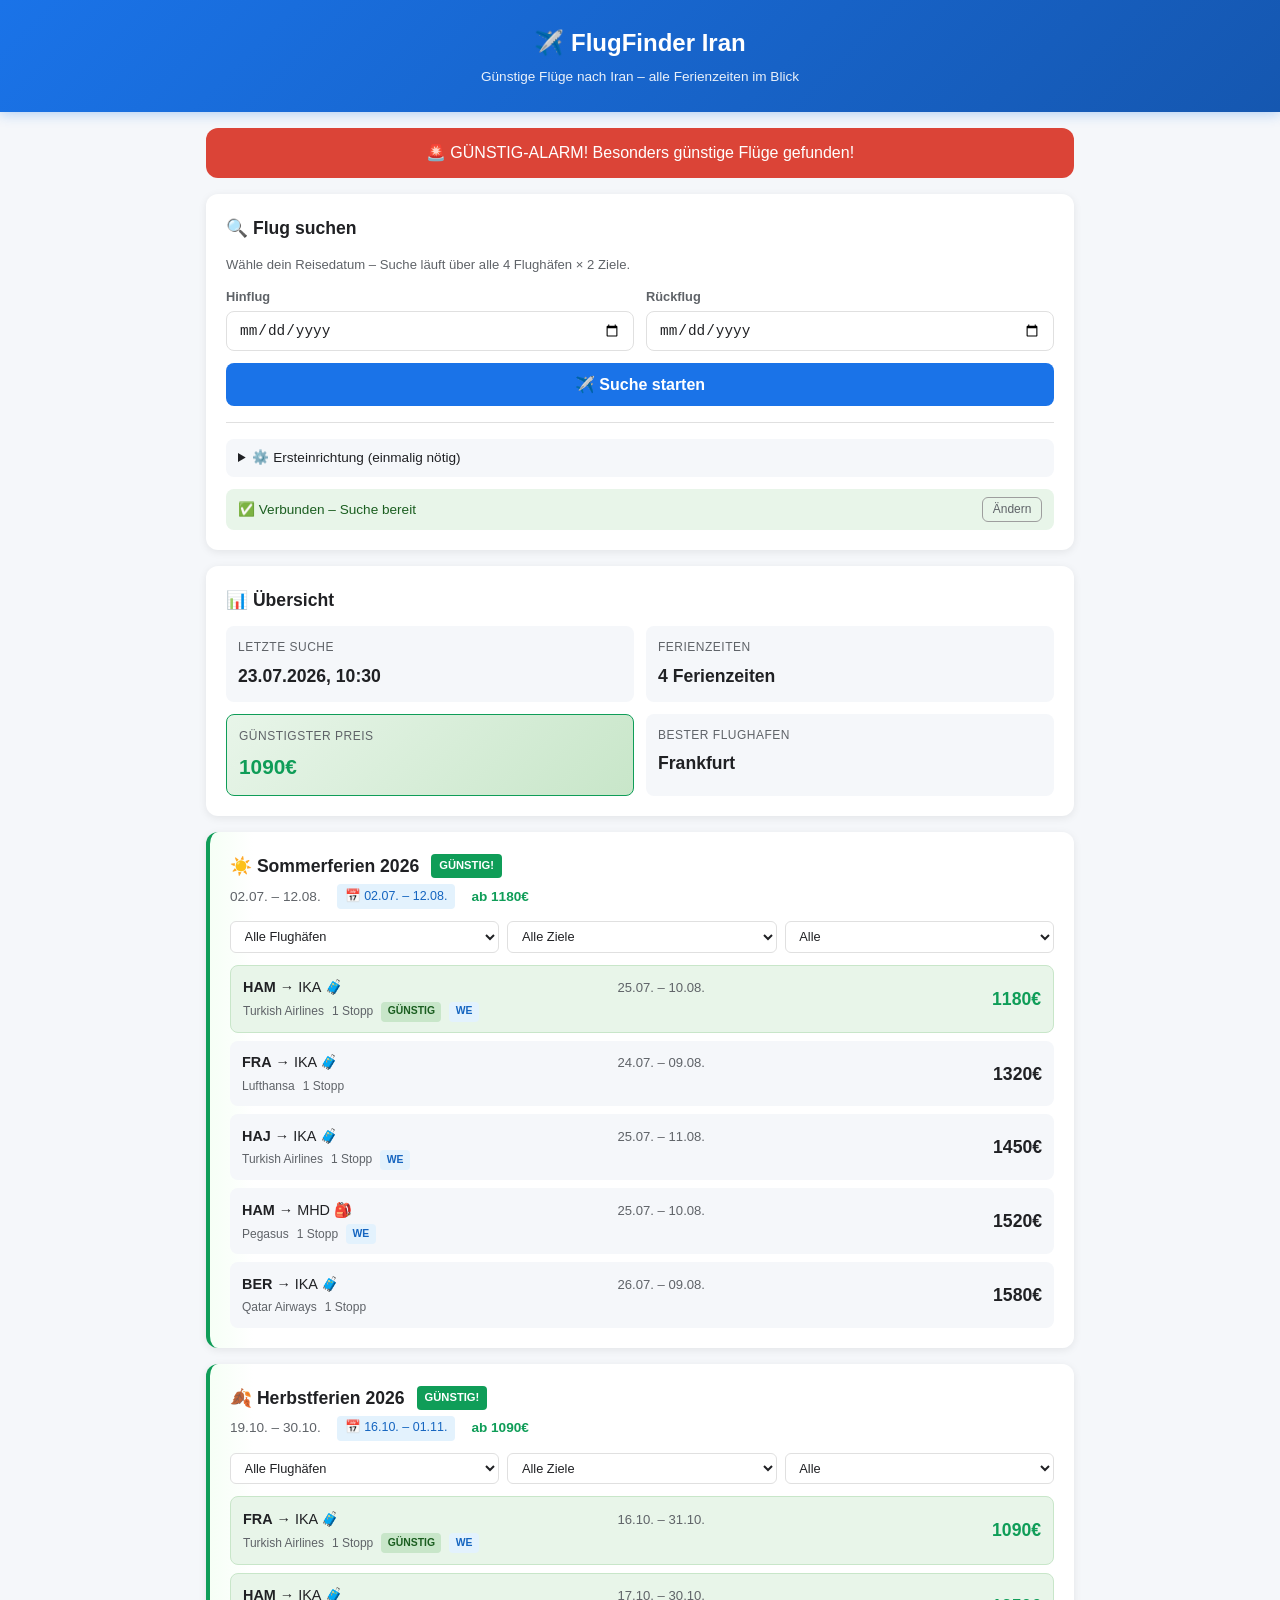
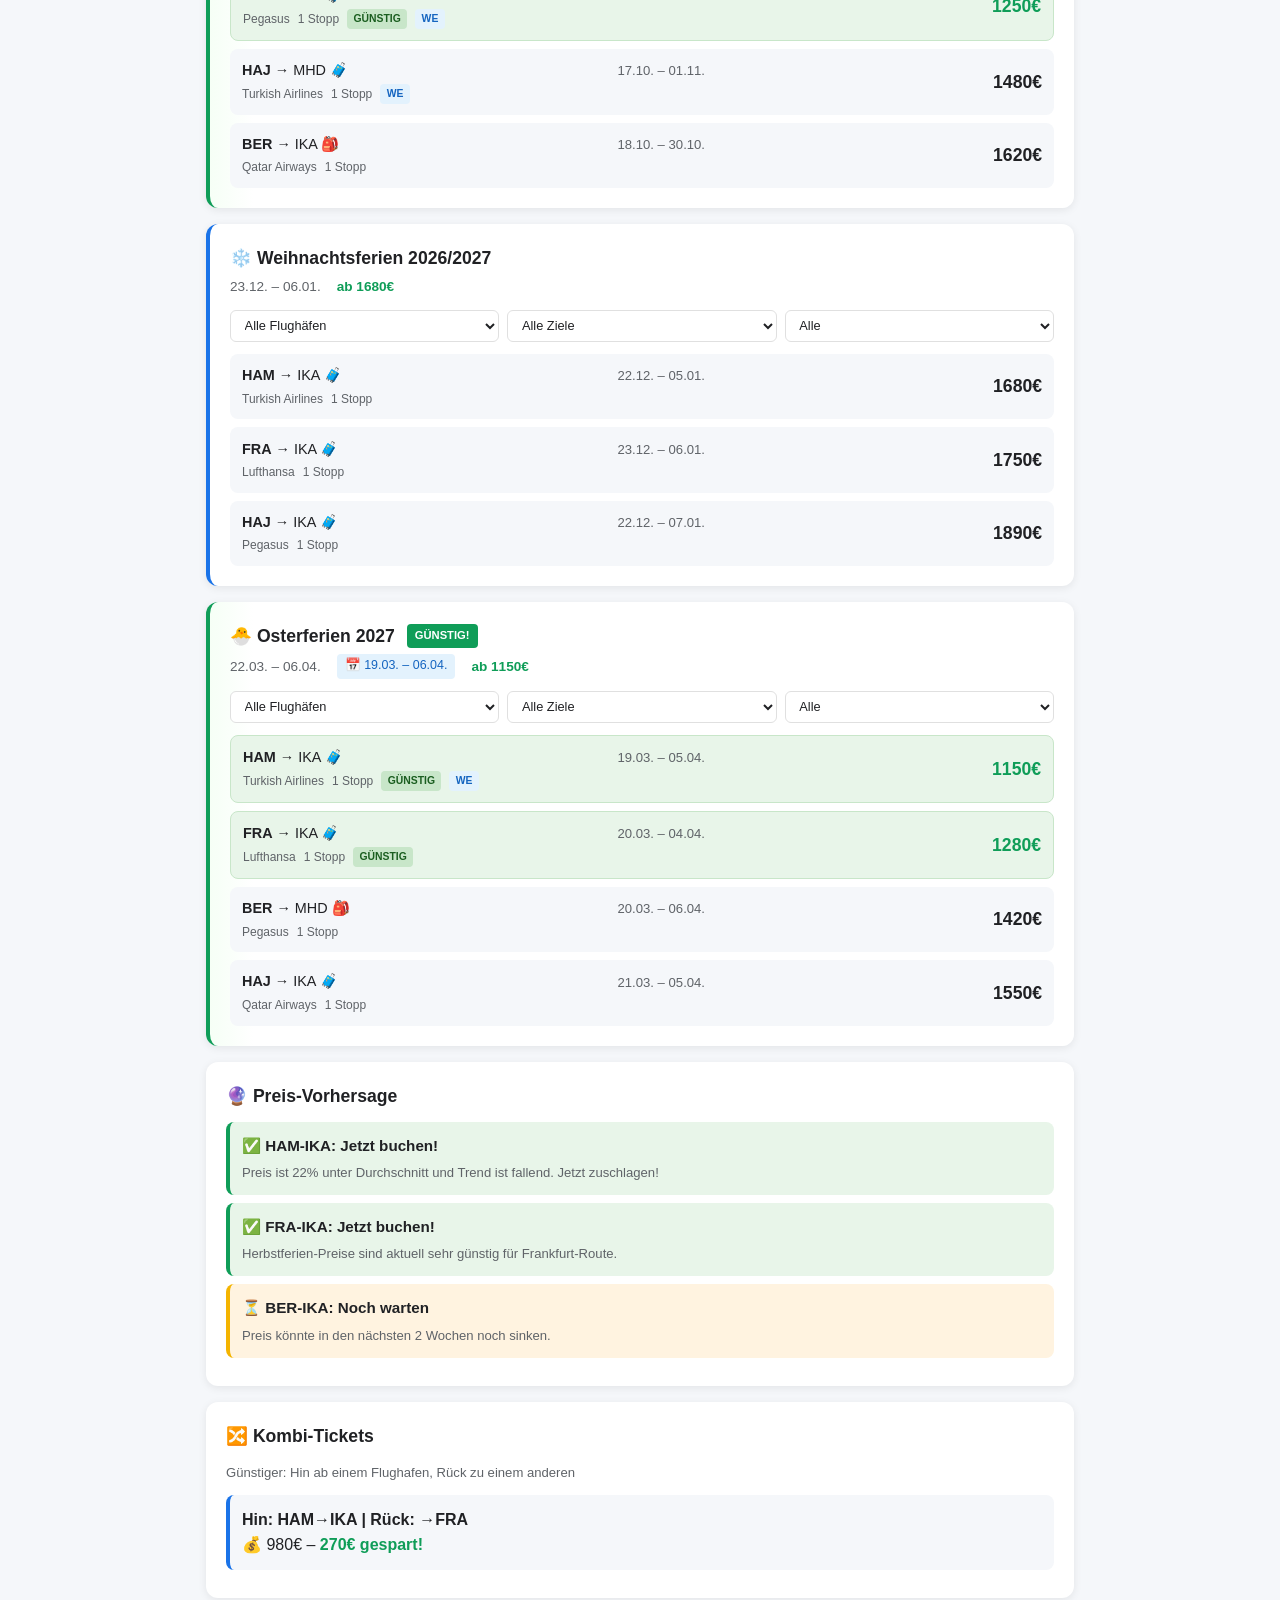
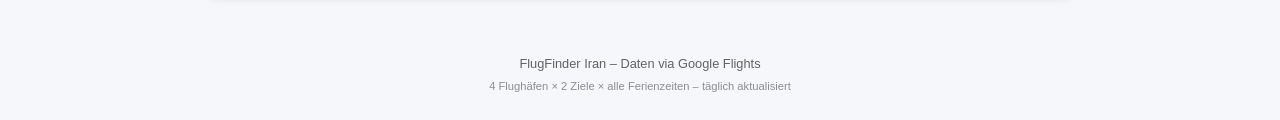
==== commit a8b2f858: "Add files via upload" ====
--- a/frontend/index.html
+++ b/frontend/index.html
@@ -17,8 +17,8 @@
 <body>
     <header>
         <div class="header-content">
-            <h1>🚪✈️ FlugFinder Iran</h1>
-            <p class="subtitle">Günstige Flüge – Herbst | Winter | Ostern | Sommer</p>
+            <h1>✈️ FlugFinder Iran</h1>
+            <p class="subtitle">Günstige Flüge nach Iran – alle Ferienzeiten im Blick</p>
         </div>
     </header>
 
@@ -53,15 +53,13 @@
             <div id="token-setup" class="token-section">
                 <details class="token-help">
                     <summary>⚙️ Ersteinrichtung (einmalig nötig)</summary>
-                    <p style="margin-top:0.5rem; font-size:0.82rem;">Um die Suche direkt vom Handy zu starten brauchst du einen GitHub Token. Nur einmal eingeben!</p>
+                    <p style="margin-top:0.5rem; font-size:0.82rem;">Um die Suche direkt vom Handy zu starten brauchst du einen GitHub Token.</p>
                     <ol>
-                        <li>Öffne am PC: <a href="https://github.com/settings/tokens" target="_blank">github.com/settings/tokens</a></li>
-                        <li>Klicke <strong>"Generate new token (classic)"</strong></li>
-                        <li>Name: <code>FlugFinder</code></li>
-                        <li>Expiration: <strong>No expiration</strong></li>
-                        <li>Haken bei <strong>repo</strong> setzen</li>
-                        <li>Unten: <strong>"Generate token"</strong> klicken</li>
-                        <li>Token kopieren (beginnt mit <code>ghp_</code>)</li>
+                        <li>Öffne: <a href="https://github.com/settings/tokens" target="_blank">github.com/settings/tokens</a></li>
+                        <li><strong>"Generate new token (classic)"</strong></li>
+                        <li>Name: <code>FlugFinder</code>, Expiration: <strong>No expiration</strong></li>
+                        <li>Haken bei <strong>repo</strong></li>
+                        <li><strong>"Generate token"</strong> → Token kopieren</li>
                     </ol>
                     <div class="form-group" style="margin-top:0.5rem;">
                         <input type="text" id="github-token" placeholder="ghp_xxxxxxxxxxxx..." autocomplete="off" />
@@ -69,8 +67,6 @@
                     <button class="btn-save" onclick="saveToken()">💾 Speichern</button>
                 </details>
             </div>
-
-            <!-- Token OK -->
             <div id="token-saved" class="token-saved hidden">
                 <span>✅ Verbunden – Suche bereit</span>
                 <button class="btn-small" onclick="resetToken()">Ändern</button>
@@ -86,8 +82,8 @@
                     <span id="last-updated" class="summary-value">–</span>
                 </div>
                 <div class="summary-item">
-                    <span class="summary-label">Ferien</span>
-                    <span id="holiday-period" class="summary-value">–</span>
+                    <span class="summary-label">Ferienzeiten</span>
+                    <span id="holiday-count" class="summary-value">–</span>
                 </div>
                 <div class="summary-item highlight">
                     <span class="summary-label">Günstigster Preis</span>
@@ -100,51 +96,13 @@
             </div>
         </section>
 
+        <!-- Holiday Cards Container — wird dynamisch befüllt -->
+        <div id="holiday-cards-container"></div>
+
         <!-- Vorhersage -->
         <section id="prediction-section" class="card hidden">
             <h2>🔮 Preis-Vorhersage</h2>
             <div id="prediction-content"></div>
-        </section>
-
-        <!-- Flug-Tabelle -->
-        <section id="flights-section" class="card">
-            <h2>🛫 Top Flüge</h2>
-            <div class="filter-bar">
-                <select id="filter-airport" aria-label="Flughafen filtern">
-                    <option value="all">Alle Flughäfen</option>
-                    <option value="HAJ">Hannover</option>
-                    <option value="BER">Berlin</option>
-                    <option value="HAM">Hamburg</option>
-                    <option value="FRA">Frankfurt</option>
-                </select>
-                <select id="filter-luggage" aria-label="Gepäck filtern">
-                    <option value="all">Mit & ohne Gepäck</option>
-                    <option value="with_luggage">Mit Gepäck 🧳</option>
-                    <option value="without_luggage">Ohne Gepäck 🎒</option>
-                </select>
-                <select id="filter-destination" aria-label="Ziel filtern">
-                    <option value="all">Alle Ziele</option>
-                    <option value="IKA">Teheran (IKA)</option>
-                    <option value="MHD">Mashhad (MHD)</option>
-                </select>
-            </div>
-            <div class="table-wrapper">
-                <table>
-                    <thead>
-                        <tr>
-                            <th>Route</th>
-                            <th>Datum</th>
-                            <th>Preis</th>
-                            <th>Airline</th>
-                            <th>Stopps</th>
-                            <th>Info</th>
-                        </tr>
-                    </thead>
-                    <tbody id="flights-body">
-                        <tr><td colspan="6" class="loading">Noch keine Ergebnisse. Starte eine Suche oben ☝️</td></tr>
-                    </tbody>
-                </table>
-            </div>
         </section>
 
         <!-- Kombi-Tickets -->
@@ -153,17 +111,11 @@
             <p class="info-text">Günstiger: Hin ab einem Flughafen, Rück zu einem anderen</p>
             <div id="combo-content"></div>
         </section>
-
-        <!-- Preis-Analyse -->
-        <section id="analysis-section" class="card hidden">
-            <h2>📈 Preis-Analyse</h2>
-            <div id="analysis-content"></div>
-        </section>
     </main>
 
     <footer>
         <p>FlugFinder Iran – Daten via Google Flights</p>
-        <p class="footer-small">4 Flughäfen × 2 Ziele × 4 Ferienzeiten – täglich aktualisiert</p>
+        <p class="footer-small">4 Flughäfen × 2 Ziele × alle Ferienzeiten – täglich aktualisiert</p>
     </footer>
 
     <script src="app.js"></script>
--- a/frontend/style.css
+++ b/frontend/style.css
@@ -139,82 +139,192 @@
     font-size: 1.3rem;
 }
 
-/* Filter Bar */
-.filter-bar {
+/* ===================== HOLIDAY CARDS ===================== */
+.holiday-card {
+    border-left: 4px solid var(--primary);
+    transition: box-shadow 0.2s;
+}
+
+.holiday-card:hover {
+    box-shadow: 0 4px 16px rgba(0, 0, 0, 0.12);
+}
+
+.holiday-card.holiday-alert {
+    border-left-color: var(--success);
+    background: linear-gradient(to right, #f6fff6, var(--card-bg) 5%);
+}
+
+.holiday-header {
+    margin-bottom: 0.75rem;
+}
+
+.holiday-title-row {
+    display: flex;
+    align-items: center;
+    gap: 0.75rem;
+    margin-bottom: 0.25rem;
+}
+
+.holiday-title-row h2 {
+    margin-bottom: 0;
+}
+
+.alert-badge {
+    background: var(--success);
+    color: white;
+    font-size: 0.7rem;
+    font-weight: 700;
+    padding: 0.2rem 0.5rem;
+    border-radius: 4px;
+    text-transform: uppercase;
+}
+
+.holiday-meta {
+    display: flex;
+    align-items: center;
+    gap: 1rem;
+    flex-wrap: wrap;
+    font-size: 0.85rem;
+    color: var(--text-secondary);
+}
+
+.holiday-dates {
+    font-weight: 500;
+}
+
+.ext-badge {
+    font-size: 0.78rem;
+    background: #e3f2fd;
+    padding: 0.15rem 0.5rem;
+    border-radius: 4px;
+    color: #1565c0;
+}
+
+.holiday-cheapest {
+    font-weight: 700;
+    color: var(--success);
+}
+
+/* Holiday Filters */
+.holiday-filters {
     display: flex;
     gap: 0.5rem;
     margin-bottom: 0.75rem;
     flex-wrap: wrap;
 }
 
-.filter-bar select {
-    padding: 0.5rem 0.75rem;
+.holiday-filters select {
+    padding: 0.4rem 0.6rem;
     border: 1px solid var(--border);
-    border-radius: 8px;
+    border-radius: 6px;
     background: white;
-    font-size: 0.85rem;
+    font-size: 0.8rem;
     color: var(--text);
     flex: 1;
-    min-width: 120px;
-}
-
-/* Table */
-.table-wrapper {
-    overflow-x: auto;
-    -webkit-overflow-scrolling: touch;
-}
-
-table {
-    width: 100%;
-    border-collapse: collapse;
-    font-size: 0.85rem;
-}
-
-thead th {
+    min-width: 100px;
+}
+
+/* Flight Items (Card-Style statt Tabelle) */
+.flight-list {
+    display: flex;
+    flex-direction: column;
+    gap: 0.5rem;
+}
+
+.flight-item {
+    display: grid;
+    grid-template-columns: 1fr 1fr auto;
+    grid-template-rows: auto auto;
+    gap: 0.15rem 0.75rem;
+    padding: 0.65rem 0.75rem;
     background: var(--bg);
-    padding: 0.6rem 0.5rem;
-    text-align: left;
-    font-weight: 600;
-    font-size: 0.75rem;
-    text-transform: uppercase;
-    letter-spacing: 0.5px;
-    color: var(--text-secondary);
-    position: sticky;
-    top: 0;
-}
-
-tbody td {
-    padding: 0.6rem 0.5rem;
-    border-top: 1px solid var(--border);
-    vertical-align: middle;
-}
-
-tbody tr:hover {
-    background: #f8f9fa;
-}
-
-tbody tr.cheap {
+    border-radius: 8px;
+    align-items: center;
+    transition: background 0.15s;
+}
+
+.flight-item:hover {
+    background: #eef2f6;
+}
+
+.flight-item.flight-cheap {
     background: #e8f5e9;
-}
-
-tbody tr.cheap td {
-    border-color: #c8e6c9;
-}
-
-.price-cell {
+    border: 1px solid #c8e6c9;
+}
+
+.flight-route {
+    font-size: 0.9rem;
+    grid-column: 1;
+    grid-row: 1;
+}
+
+.flight-dates {
+    font-size: 0.82rem;
+    color: var(--text-secondary);
+    grid-column: 2;
+    grid-row: 1;
+}
+
+.flight-price {
+    font-size: 1.1rem;
     font-weight: 700;
     color: var(--text);
-}
-
-.cheap .price-cell {
+    grid-column: 3;
+    grid-row: 1 / 3;
+    text-align: right;
+}
+
+.flight-cheap .flight-price {
     color: var(--success);
 }
 
+.flight-details {
+    font-size: 0.75rem;
+    color: var(--text-secondary);
+    grid-column: 1 / 3;
+    grid-row: 2;
+    display: flex;
+    align-items: center;
+    gap: 0.5rem;
+    flex-wrap: wrap;
+}
+
+.flight-airline {
+    font-weight: 500;
+}
+
+.no-flights {
+    text-align: center;
+    color: var(--text-secondary);
+    padding: 1.5rem;
+    font-size: 0.9rem;
+}
+
+.btn-show-more {
+    display: block;
+    width: 100%;
+    margin-top: 0.75rem;
+    padding: 0.6rem;
+    background: var(--bg);
+    border: 1px solid var(--border);
+    border-radius: 8px;
+    font-size: 0.85rem;
+    color: var(--primary);
+    font-weight: 600;
+    cursor: pointer;
+    transition: background 0.2s;
+}
+
+.btn-show-more:hover {
+    background: #e8eaed;
+}
+
+/* Badges */
 .badge {
     display: inline-block;
-    padding: 0.15rem 0.5rem;
+    padding: 0.1rem 0.4rem;
     border-radius: 4px;
-    font-size: 0.7rem;
+    font-size: 0.65rem;
     font-weight: 600;
 }
 
@@ -284,27 +394,6 @@
     font-weight: 700;
 }
 
-/* Analysis */
-.analysis-item {
-    display: flex;
-    justify-content: space-between;
-    align-items: center;
-    padding: 0.6rem 0;
-    border-bottom: 1px solid var(--border);
-}
-
-.analysis-item:last-child {
-    border-bottom: none;
-}
-
-.analysis-route {
-    font-weight: 600;
-}
-
-.analysis-trend {
-    font-size: 0.85rem;
-}
-
 /* Info Text */
 .info-text {
     font-size: 0.82rem;
@@ -316,7 +405,7 @@
 .loading {
     text-align: center;
     color: var(--text-secondary);
-    padding: 2rem !important;
+    padding: 2rem;
 }
 
 /* Hidden */
@@ -338,74 +427,7 @@
     opacity: 0.7;
 }
 
-/* Responsive */
-@media (max-width: 600px) {
-    .summary-grid {
-        grid-template-columns: 1fr;
-    }
-
-    .filter-bar {
-        flex-direction: column;
-    }
-
-    .filter-bar select {
-        width: 100%;
-    }
-
-    table {
-        font-size: 0.78rem;
-    }
-
-    thead th, tbody td {
-        padding: 0.5rem 0.35rem;
-    }
-
-    .card {
-        padding: 1rem;
-    }
-}
-
-/* Install Prompt */
-.install-prompt {
-    position: fixed;
-    bottom: 1rem;
-    left: 1rem;
-    right: 1rem;
-    background: var(--primary);
-    color: white;
-    padding: 1rem;
-    border-radius: var(--radius);
-    display: flex;
-    justify-content: space-between;
-    align-items: center;
-    box-shadow: 0 4px 20px rgba(0, 0, 0, 0.2);
-    z-index: 1000;
-    animation: slideUp 0.3s ease;
-}
-
-@keyframes slideUp {
-    from { transform: translateY(100px); opacity: 0; }
-    to { transform: translateY(0); opacity: 1; }
-}
-
-.install-prompt button {
-    background: white;
-    color: var(--primary);
-    border: none;
-    padding: 0.5rem 1rem;
-    border-radius: 8px;
-    font-weight: 600;
-    cursor: pointer;
-}
-
-.install-prompt .dismiss {
-    background: transparent;
-    color: white;
-    opacity: 0.8;
-    font-size: 0.85rem;
-}
-
-/* Manuelle Suche Form */
+/* Search Form */
 .search-form {
     margin-top: 0.75rem;
 }
@@ -429,7 +451,8 @@
     margin-bottom: 0.25rem;
 }
 
-.form-group input[type="date"] {
+.form-group input[type="date"],
+.form-group input[type="text"] {
     padding: 0.6rem 0.75rem;
     border: 1px solid var(--border);
     border-radius: 8px;
@@ -438,7 +461,7 @@
     background: white;
 }
 
-.form-group input[type="date"]:focus {
+.form-group input:focus {
     outline: none;
     border-color: var(--primary);
     box-shadow: 0 0 0 3px rgba(26, 115, 232, 0.15);
@@ -478,27 +501,9 @@
     border-radius: 6px;
 }
 
-.search-status.success {
-    background: #e8f5e9;
-    color: #1b5e20;
-}
-
-.search-status.error {
-    background: #ffebee;
-    color: #b71c1c;
-}
-
-.search-status.pending {
-    background: #fff3e0;
-    color: #e65100;
-}
-
-@media (max-width: 600px) {
-    .form-row {
-        flex-direction: column;
-    }
-}
-
+.search-status.success { background: #e8f5e9; color: #1b5e20; }
+.search-status.error { background: #ffebee; color: #b71c1c; }
+.search-status.pending { background: #fff3e0; color: #e65100; }
 
 /* Token Section */
 .token-section {
@@ -507,16 +512,10 @@
     border-top: 1px solid var(--border);
 }
 
-.token-section h3 {
-    font-size: 0.95rem;
-    margin-bottom: 0.5rem;
-}
-
 .token-help {
     background: var(--bg);
     border-radius: 8px;
     padding: 0.5rem 0.75rem;
-    margin-bottom: 0.5rem;
 }
 
 .token-help summary {
@@ -541,21 +540,6 @@
 
 .token-help a {
     color: var(--primary);
-}
-
-input[type="password"] {
-    padding: 0.6rem 0.75rem;
-    border: 1px solid var(--border);
-    border-radius: 8px;
-    font-size: 0.9rem;
-    width: 100%;
-    background: white;
-}
-
-input[type="password"]:focus {
-    outline: none;
-    border-color: var(--primary);
-    box-shadow: 0 0 0 3px rgba(26, 115, 232, 0.15);
 }
 
 .btn-save {
@@ -571,9 +555,7 @@
     width: 100%;
 }
 
-.btn-save:hover {
-    background: #0a7c46;
-}
+.btn-save:hover { background: #0a7c46; }
 
 .token-saved {
     margin-top: 0.75rem;
@@ -596,3 +578,25 @@
     cursor: pointer;
     color: var(--text-secondary);
 }
+
+/* Responsive */
+@media (max-width: 600px) {
+    .summary-grid { grid-template-columns: 1fr; }
+    .form-row { flex-direction: column; }
+    .holiday-filters { flex-direction: column; }
+    .holiday-filters select { width: 100%; }
+
+    .flight-item {
+        grid-template-columns: 1fr auto;
+        grid-template-rows: auto auto auto;
+    }
+
+    .flight-route { grid-column: 1; grid-row: 1; }
+    .flight-price { grid-column: 2; grid-row: 1; }
+    .flight-dates { grid-column: 1 / 3; grid-row: 2; }
+    .flight-details { grid-column: 1 / 3; grid-row: 3; }
+
+    .holiday-meta { flex-direction: column; gap: 0.25rem; }
+
+    .card { padding: 1rem; }
+}
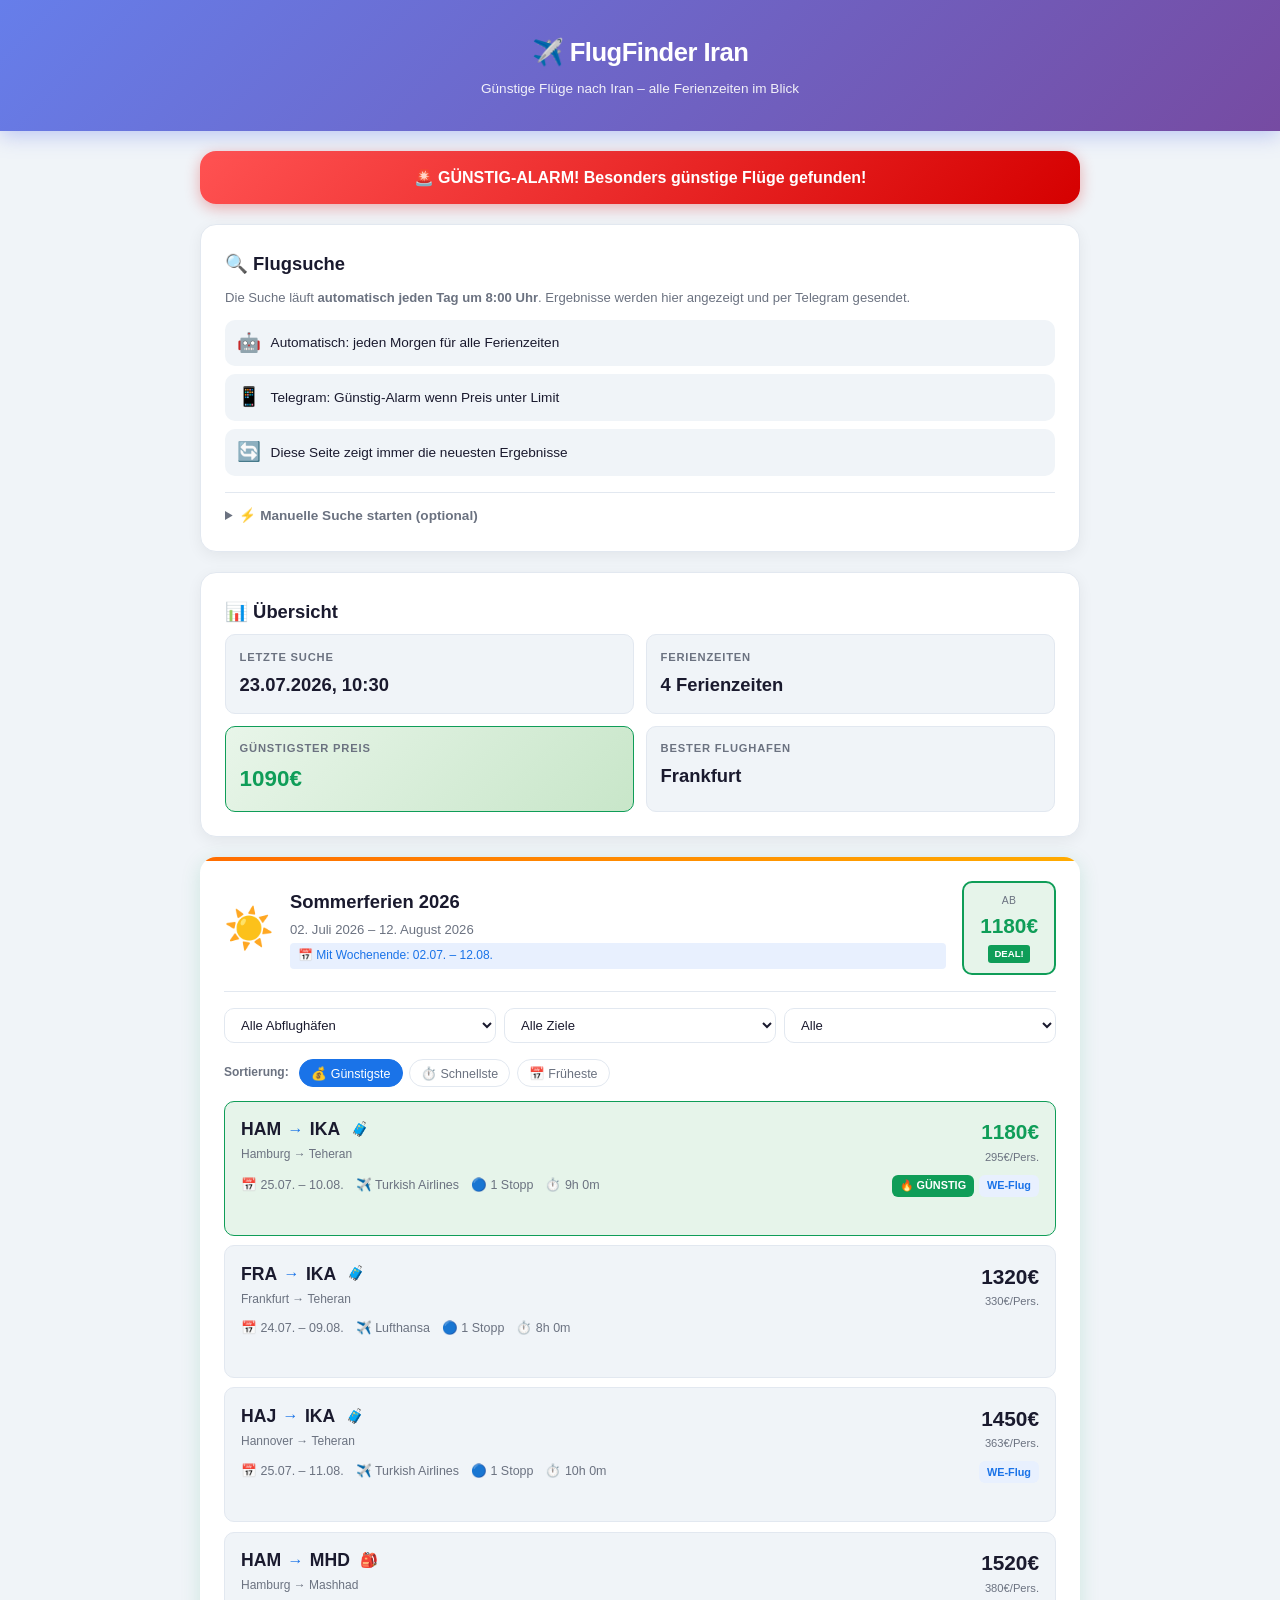
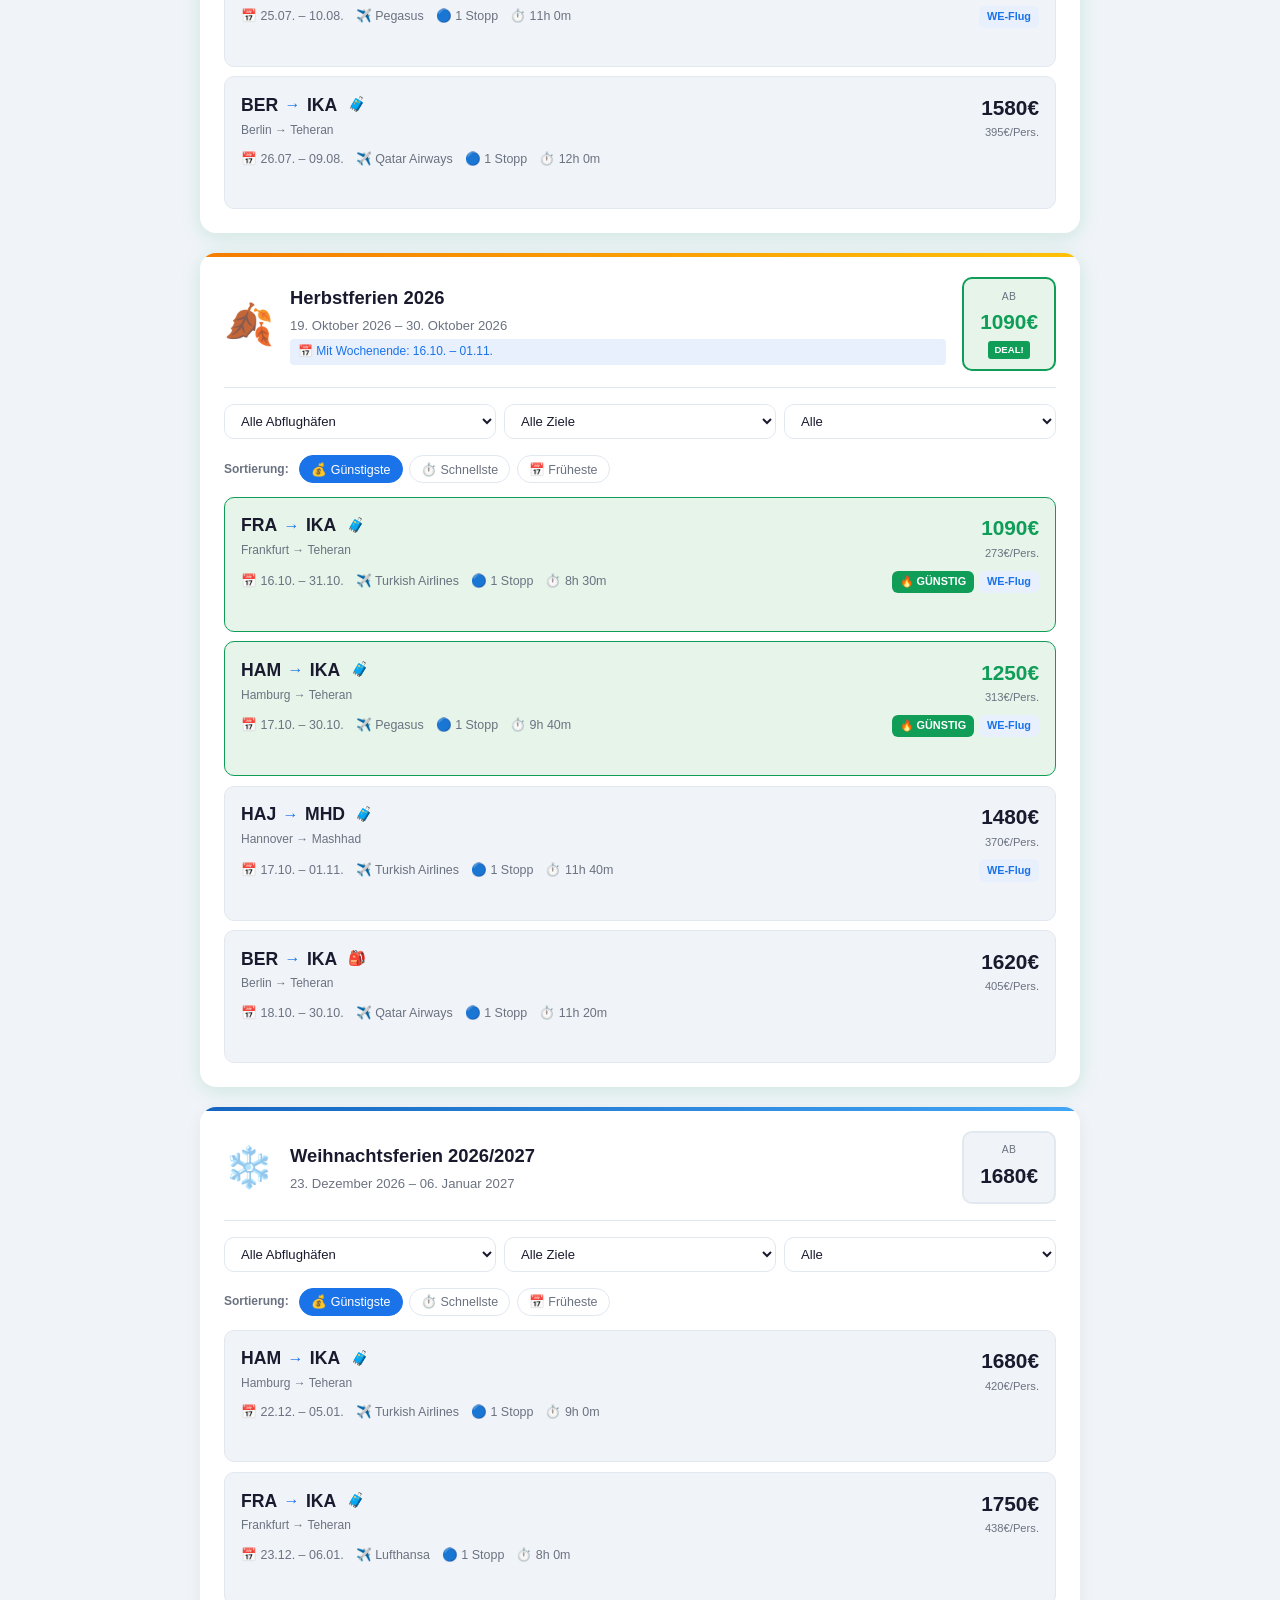
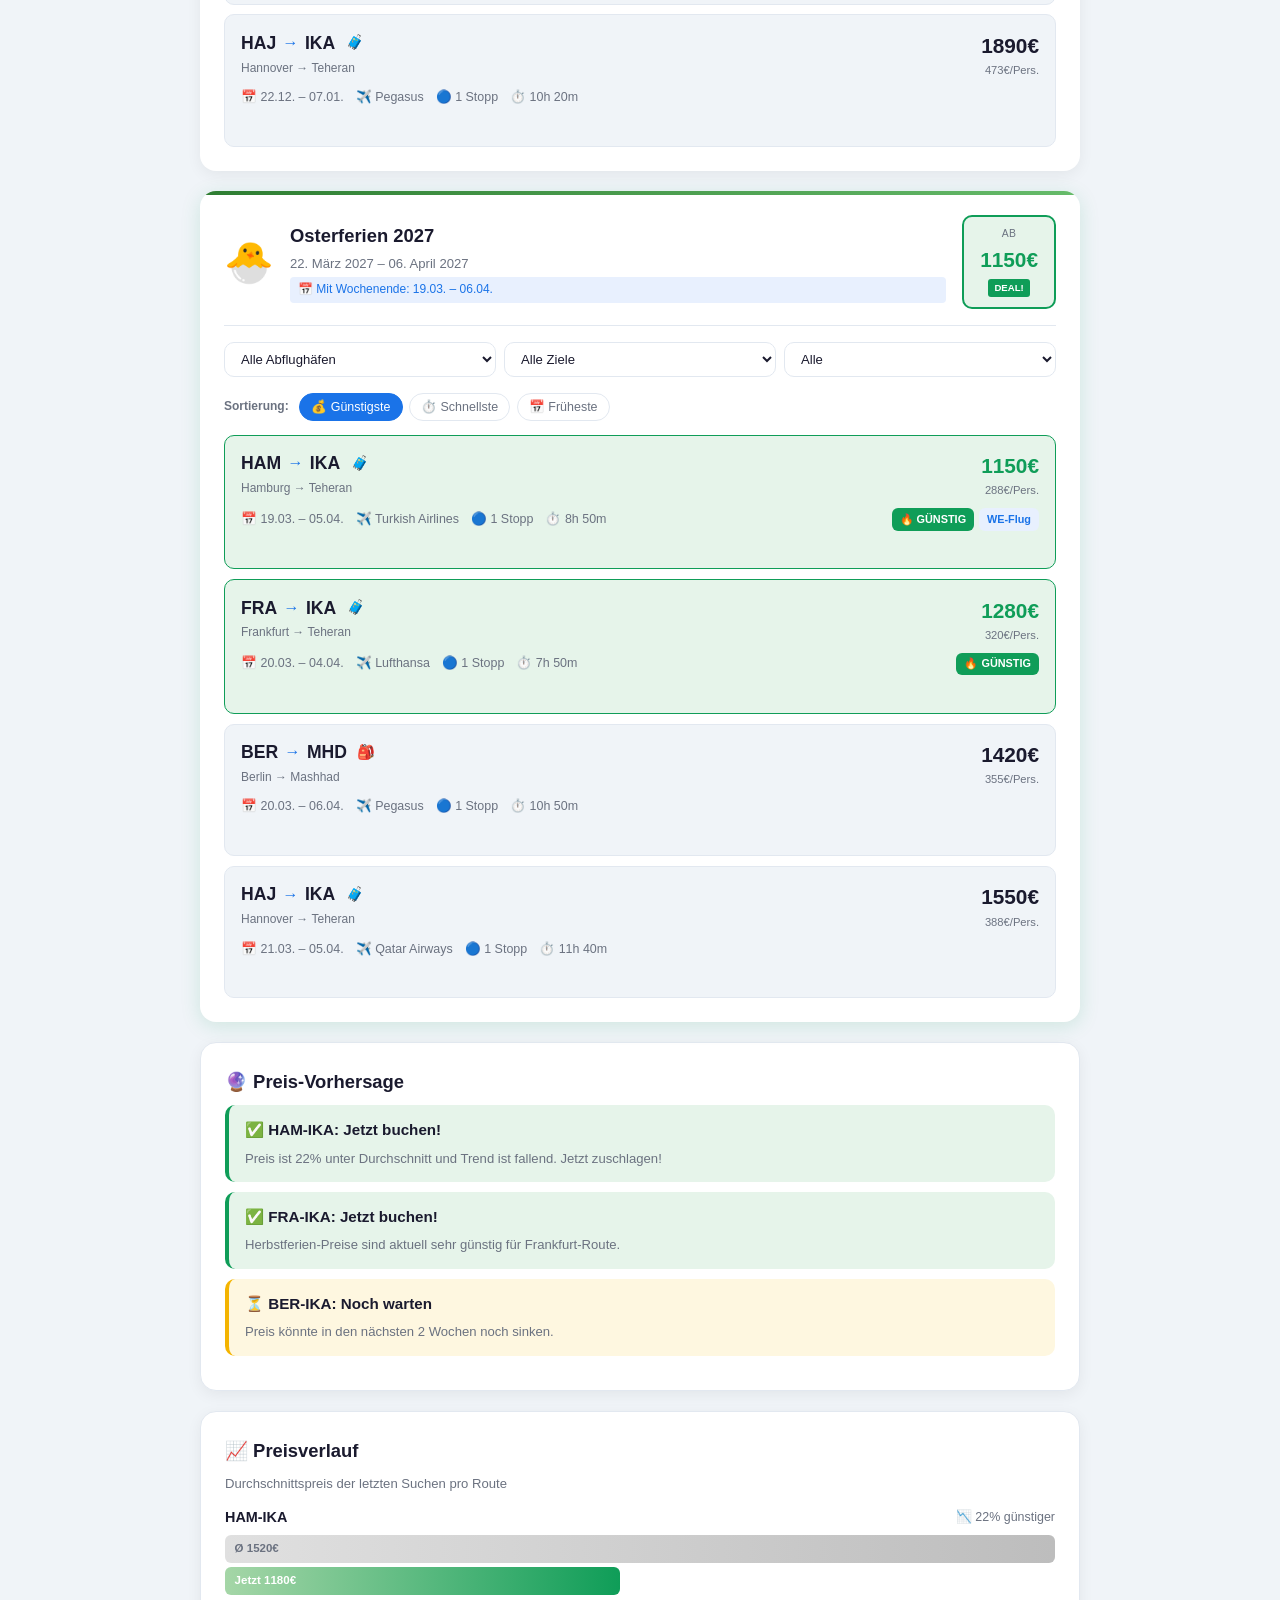
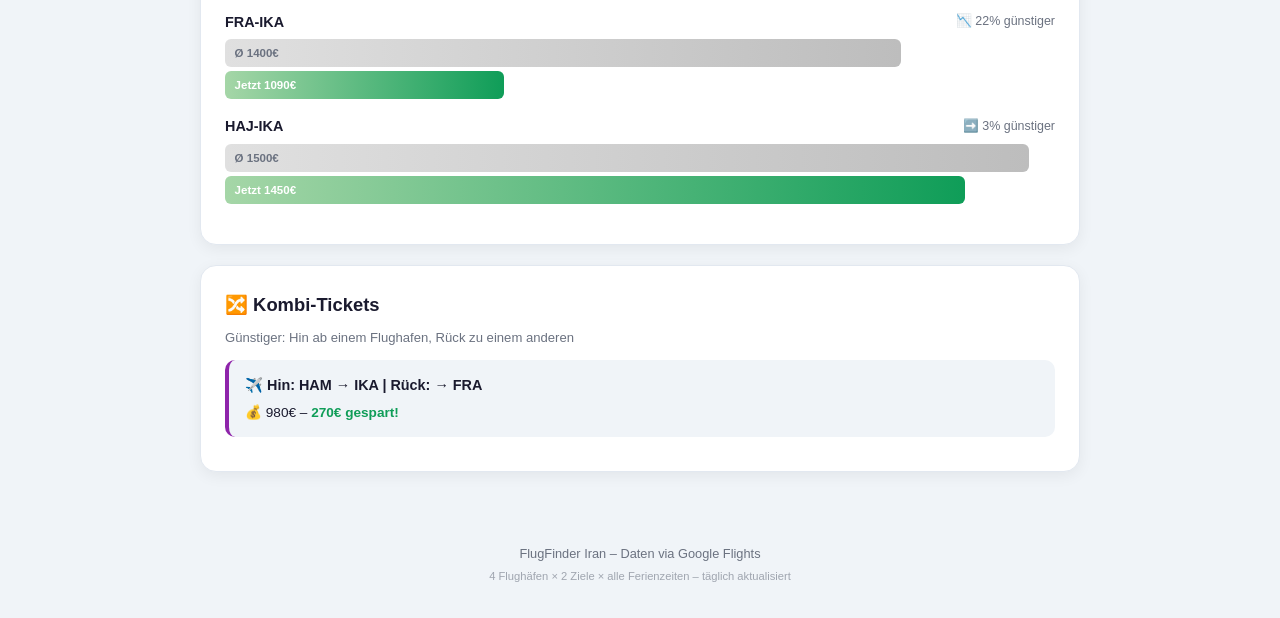
==== commit 3829c519: "Ziel-Rotation, 3 Ferienzeiten, Provider-Fallback, Cleanup" ====
--- a/frontend/index.html
+++ b/frontend/index.html
@@ -9,8 +9,9 @@
     <meta name="apple-mobile-web-app-status-bar-style" content="black-translucent">
     <meta name="apple-mobile-web-app-title" content="FlugFinder">
     <link rel="manifest" href="manifest.json">
-    <link rel="apple-touch-icon" href="icons/icon.svg">
+    <link rel="apple-touch-icon" href="icons/apple-touch-icon.png">
     <link rel="icon" href="icons/icon.svg" type="image/svg+xml">
+    <link rel="icon" href="icons/favicon-32.png" sizes="32x32" type="image/png">
     <title>FlugFinder Iran</title>
     <link rel="stylesheet" href="style.css">
 </head>
@@ -30,47 +31,64 @@
 
         <!-- Manuelle Suche -->
         <section id="manual-search" class="card">
-            <h2>🔍 Flug suchen</h2>
-            <p class="info-text">Wähle dein Reisedatum – Suche läuft über alle 4 Flughäfen × 2 Ziele.</p>
-            <div class="search-form">
-                <div class="form-row">
-                    <div class="form-group">
-                        <label for="search-outbound">Hinflug</label>
-                        <input type="date" id="search-outbound" />
-                    </div>
-                    <div class="form-group">
-                        <label for="search-return">Rückflug</label>
-                        <input type="date" id="search-return" />
-                    </div>
+            <h2>🔍 Flugsuche</h2>
+            <p class="info-text">Die Suche läuft <strong>automatisch jeden Tag um 8:00 Uhr</strong>. Ergebnisse werden hier angezeigt und per Telegram gesendet.</p>
+
+            <div class="auto-search-info">
+                <div class="auto-search-item">
+                    <span class="auto-icon">🤖</span>
+                    <span>Automatisch: jeden Morgen für alle Ferienzeiten</span>
                 </div>
-                <button id="btn-search" class="btn-primary" onclick="triggerManualSearch()">
-                    ✈️ Suche starten
-                </button>
-                <p id="search-status" class="search-status hidden"></p>
+                <div class="auto-search-item">
+                    <span class="auto-icon">📱</span>
+                    <span>Telegram: Günstig-Alarm wenn Preis unter Limit</span>
+                </div>
+                <div class="auto-search-item">
+                    <span class="auto-icon">🔄</span>
+                    <span>Diese Seite zeigt immer die neuesten Ergebnisse</span>
+                </div>
             </div>
 
-            <!-- Token: einmal eingeben, dann gespeichert -->
-            <div id="token-setup" class="token-section">
-                <details class="token-help">
-                    <summary>⚙️ Ersteinrichtung (einmalig nötig)</summary>
-                    <p style="margin-top:0.5rem; font-size:0.82rem;">Um die Suche direkt vom Handy zu starten brauchst du einen GitHub Token.</p>
-                    <ol>
-                        <li>Öffne: <a href="https://github.com/settings/tokens" target="_blank">github.com/settings/tokens</a></li>
-                        <li><strong>"Generate new token (classic)"</strong></li>
-                        <li>Name: <code>FlugFinder</code>, Expiration: <strong>No expiration</strong></li>
-                        <li>Haken bei <strong>repo</strong></li>
-                        <li><strong>"Generate token"</strong> → Token kopieren</li>
-                    </ol>
-                    <div class="form-group" style="margin-top:0.5rem;">
-                        <input type="text" id="github-token" placeholder="ghp_xxxxxxxxxxxx..." autocomplete="off" />
+            <!-- Manuelle Suche (optional, für Fortgeschrittene) -->
+            <details class="manual-search-details">
+                <summary>⚡ Manuelle Suche starten (optional)</summary>
+                <p class="info-text" style="margin-top:0.5rem;">Für ein bestimmtes Datum sofort suchen. Benötigt GitHub-Zugang.</p>
+                <div class="search-form">
+                    <div class="form-row">
+                        <div class="form-group">
+                            <label for="search-outbound">Hinflug</label>
+                            <input type="date" id="search-outbound" />
+                        </div>
+                        <div class="form-group">
+                            <label for="search-return">Rückflug</label>
+                            <input type="date" id="search-return" />
+                        </div>
                     </div>
-                    <button class="btn-save" onclick="saveToken()">💾 Speichern</button>
-                </details>
-            </div>
-            <div id="token-saved" class="token-saved hidden">
-                <span>✅ Verbunden – Suche bereit</span>
-                <button class="btn-small" onclick="resetToken()">Ändern</button>
-            </div>
+                    <button id="btn-search" class="btn-primary" onclick="triggerManualSearch()">
+                        ✈️ Suche starten
+                    </button>
+                    <p id="search-status" class="search-status hidden"></p>
+                </div>
+
+                <div id="token-setup" class="token-section">
+                    <details class="token-help">
+                        <summary>🔑 GitHub Token eingeben</summary>
+                        <ol>
+                            <li><a href="https://github.com/settings/tokens" target="_blank">github.com/settings/tokens</a> → "Generate new token (classic)"</li>
+                            <li>Haken bei <strong>repo</strong>, "No expiration"</li>
+                            <li>Token kopieren (ghp_...)</li>
+                        </ol>
+                        <div class="form-group" style="margin-top:0.5rem;">
+                            <input type="text" id="github-token" placeholder="ghp_xxxxxxxxxxxx..." autocomplete="off" />
+                        </div>
+                        <button class="btn-save" onclick="saveToken()">💾 Speichern</button>
+                    </details>
+                </div>
+                <div id="token-saved" class="token-saved hidden">
+                    <span>✅ Token gespeichert</span>
+                    <button class="btn-small" onclick="resetToken()">Ändern</button>
+                </div>
+            </details>
         </section>
 
         <!-- Zusammenfassung -->
@@ -105,6 +123,13 @@
             <div id="prediction-content"></div>
         </section>
 
+        <!-- Preis-Verlauf -->
+        <section id="price-history-section" class="card hidden">
+            <h2>📈 Preisverlauf</h2>
+            <p class="info-text">Durchschnittspreis der letzten Suchen pro Route</p>
+            <div id="price-history-content"></div>
+        </section>
+
         <!-- Kombi-Tickets -->
         <section id="combo-section" class="card hidden">
             <h2>🔀 Kombi-Tickets</h2>
--- a/frontend/style.css
+++ b/frontend/style.css
@@ -1,107 +1,122 @@
-/* FlugFinder Iran – PWA Styles */
+/* FlugFinder Iran – PWA Styles (Modern Design) */
 
 :root {
     --primary: #1a73e8;
     --primary-dark: #1557b0;
+    --primary-light: #e8f0fe;
     --success: #0f9d58;
+    --success-light: #e6f4ea;
     --warning: #f4b400;
+    --warning-light: #fef7e0;
     --danger: #db4437;
-    --bg: #f5f7fa;
+    --danger-light: #fce8e6;
+    --purple: #8e24aa;
+    --purple-light: #f3e5f5;
+    --orange: #e65100;
+    --orange-light: #fff3e0;
+    --amber: #f57c00;
+    --amber-light: #fff8e1;
+    --bg: #f0f4f8;
     --card-bg: #ffffff;
-    --text: #202124;
-    --text-secondary: #5f6368;
-    --border: #e0e0e0;
-    --shadow: 0 2px 8px rgba(0, 0, 0, 0.08);
-    --radius: 12px;
-}
-
-* {
-    margin: 0;
-    padding: 0;
-    box-sizing: border-box;
-}
+    --text: #1a1a2e;
+    --text-secondary: #6b7280;
+    --border: #e2e8f0;
+    --shadow: 0 4px 15px rgba(0, 0, 0, 0.06);
+    --shadow-hover: 0 8px 25px rgba(0, 0, 0, 0.1);
+    --radius: 16px;
+    --radius-sm: 10px;
+}
+
+* { margin: 0; padding: 0; box-sizing: border-box; }
 
 body {
-    font-family: -apple-system, BlinkMacSystemFont, 'Segoe UI', Roboto, sans-serif;
+    font-family: -apple-system, BlinkMacSystemFont, 'Segoe UI', Roboto, 'Helvetica Neue', sans-serif;
     background: var(--bg);
     color: var(--text);
     line-height: 1.6;
     min-height: 100vh;
 }
 
-/* Header */
+/* ==================== HEADER ==================== */
 header {
-    background: linear-gradient(135deg, var(--primary), var(--primary-dark));
-    color: white;
-    padding: 1.5rem 1rem;
+    background: linear-gradient(135deg, #667eea 0%, #764ba2 100%);
+    color: white;
+    padding: 2rem 1.5rem;
     text-align: center;
     position: sticky;
     top: 0;
     z-index: 100;
-    box-shadow: 0 2px 12px rgba(26, 115, 232, 0.3);
+    box-shadow: 0 4px 20px rgba(102, 126, 234, 0.4);
 }
 
 .header-content h1 {
-    font-size: 1.5rem;
-    font-weight: 700;
-    margin-bottom: 0.25rem;
+    font-size: 1.6rem;
+    font-weight: 800;
+    margin-bottom: 0.3rem;
+    letter-spacing: -0.5px;
 }
 
 .subtitle {
     font-size: 0.85rem;
     opacity: 0.9;
-}
-
-/* Main */
+    font-weight: 300;
+}
+
+/* ==================== MAIN ==================== */
 main {
-    max-width: 900px;
+    max-width: 920px;
     margin: 0 auto;
-    padding: 1rem;
-}
-
-/* Cards */
+    padding: 1.25rem;
+}
+
+/* ==================== CARDS ==================== */
 .card {
     background: var(--card-bg);
     border-radius: var(--radius);
-    padding: 1.25rem;
-    margin-bottom: 1rem;
+    padding: 1.5rem;
+    margin-bottom: 1.25rem;
     box-shadow: var(--shadow);
+    border: 1px solid var(--border);
+    transition: box-shadow 0.2s, transform 0.2s;
 }
 
 .card h2 {
-    font-size: 1.1rem;
-    margin-bottom: 0.75rem;
+    font-size: 1.15rem;
+    font-weight: 700;
+    margin-bottom: 0.5rem;
     color: var(--text);
 }
 
-/* Banner */
+/* ==================== BANNER ==================== */
 .banner {
-    background: var(--success);
-    color: white;
-    padding: 0.75rem 1rem;
+    background: linear-gradient(135deg, var(--success), #00c853);
+    color: white;
+    padding: 0.85rem 1.25rem;
     border-radius: var(--radius);
-    margin-bottom: 1rem;
+    margin-bottom: 1.25rem;
     text-align: center;
-    font-weight: 500;
-    animation: slideDown 0.3s ease;
+    font-weight: 600;
+    animation: slideDown 0.4s ease;
+    box-shadow: 0 4px 15px rgba(15, 157, 88, 0.3);
 }
 
 .banner.alert {
-    background: var(--danger);
+    background: linear-gradient(135deg, #ff5252, #d50000);
     animation: pulse 2s infinite;
+    box-shadow: 0 4px 15px rgba(213, 0, 0, 0.3);
 }
 
 @keyframes slideDown {
-    from { transform: translateY(-10px); opacity: 0; }
+    from { transform: translateY(-15px); opacity: 0; }
     to { transform: translateY(0); opacity: 1; }
 }
 
 @keyframes pulse {
     0%, 100% { transform: scale(1); }
-    50% { transform: scale(1.02); }
-}
-
-/* Summary Grid */
+    50% { transform: scale(1.01); }
+}
+
+/* ==================== SUMMARY ==================== */
 .summary-grid {
     display: grid;
     grid-template-columns: 1fr 1fr;
@@ -111,9 +126,10 @@
 .summary-item {
     display: flex;
     flex-direction: column;
-    padding: 0.75rem;
+    padding: 0.85rem;
     background: var(--bg);
-    border-radius: 8px;
+    border-radius: var(--radius-sm);
+    border: 1px solid var(--border);
 }
 
 .summary-item.highlight {
@@ -122,241 +138,478 @@
 }
 
 .summary-label {
-    font-size: 0.75rem;
+    font-size: 0.7rem;
     color: var(--text-secondary);
     text-transform: uppercase;
-    letter-spacing: 0.5px;
+    letter-spacing: 0.8px;
+    font-weight: 600;
 }
 
 .summary-value {
-    font-size: 1.1rem;
-    font-weight: 600;
-    margin-top: 0.25rem;
+    font-size: 1.15rem;
+    font-weight: 700;
+    margin-top: 0.2rem;
 }
 
 .summary-value.price {
     color: var(--success);
-    font-size: 1.3rem;
-}
-
-/* ===================== HOLIDAY CARDS ===================== */
+    font-size: 1.4rem;
+}
+
+/* ==================== HOLIDAY CARDS ==================== */
 .holiday-card {
-    border-left: 4px solid var(--primary);
-    transition: box-shadow 0.2s;
-}
-
-.holiday-card:hover {
-    box-shadow: 0 4px 16px rgba(0, 0, 0, 0.12);
-}
+    border: none;
+    overflow: hidden;
+    position: relative;
+}
+
+.holiday-card::before {
+    content: '';
+    position: absolute;
+    top: 0;
+    left: 0;
+    right: 0;
+    height: 4px;
+}
+
+.holiday-color-orange::before { background: linear-gradient(90deg, #ff6d00, #ffab00); }
+.holiday-color-amber::before { background: linear-gradient(90deg, #f57c00, #ffc107); }
+.holiday-color-blue::before { background: linear-gradient(90deg, #1565c0, #42a5f5); }
+.holiday-color-green::before { background: linear-gradient(90deg, #2e7d32, #66bb6a); }
+.holiday-color-purple::before { background: linear-gradient(90deg, #6a1b9a, #ab47bc); }
 
 .holiday-card.holiday-alert {
-    border-left-color: var(--success);
-    background: linear-gradient(to right, #f6fff6, var(--card-bg) 5%);
+    box-shadow: 0 4px 20px rgba(15, 157, 88, 0.15);
 }
 
 .holiday-header {
-    margin-bottom: 0.75rem;
-}
-
-.holiday-title-row {
     display: flex;
     align-items: center;
-    gap: 0.75rem;
-    margin-bottom: 0.25rem;
-}
-
-.holiday-title-row h2 {
-    margin-bottom: 0;
-}
-
-.alert-badge {
-    background: var(--success);
-    color: white;
-    font-size: 0.7rem;
-    font-weight: 700;
+    gap: 1rem;
+    margin-bottom: 1rem;
+    padding-bottom: 1rem;
+    border-bottom: 1px solid var(--border);
+}
+
+.holiday-emoji {
+    font-size: 2.5rem;
+    line-height: 1;
+}
+
+.holiday-info {
+    flex: 1;
+}
+
+.holiday-info h2 {
+    margin-bottom: 0.15rem;
+}
+
+.holiday-meta {
+    display: flex;
+    flex-direction: column;
+    gap: 0.2rem;
+}
+
+.holiday-dates {
+    font-size: 0.82rem;
+    color: var(--text-secondary);
+    font-weight: 500;
+}
+
+.ext-badge {
+    font-size: 0.75rem;
+    background: var(--primary-light);
     padding: 0.2rem 0.5rem;
     border-radius: 4px;
+    color: var(--primary);
+    display: inline-block;
+    font-weight: 500;
+}
+
+.holiday-price-badge {
+    display: flex;
+    flex-direction: column;
+    align-items: center;
+    background: var(--bg);
+    padding: 0.6rem 1rem;
+    border-radius: var(--radius-sm);
+    border: 2px solid var(--border);
+    min-width: 80px;
+}
+
+.holiday-price-badge.price-alert {
+    background: var(--success-light);
+    border-color: var(--success);
+}
+
+.price-label {
+    font-size: 0.65rem;
     text-transform: uppercase;
-}
-
-.holiday-meta {
-    display: flex;
-    align-items: center;
-    gap: 1rem;
+    color: var(--text-secondary);
+    letter-spacing: 0.5px;
+}
+
+.price-value {
+    font-size: 1.3rem;
+    font-weight: 800;
+    color: var(--text);
+}
+
+.price-alert .price-value {
+    color: var(--success);
+}
+
+.price-tag {
+    font-size: 0.6rem;
+    background: var(--success);
+    color: white;
+    padding: 0.1rem 0.4rem;
+    border-radius: 3px;
+    font-weight: 700;
+    margin-top: 0.15rem;
+}
+
+/* ==================== HOLIDAY FILTERS ==================== */
+.holiday-filters {
+    display: flex;
+    gap: 0.5rem;
+    margin-bottom: 1rem;
     flex-wrap: wrap;
-    font-size: 0.85rem;
-    color: var(--text-secondary);
-}
-
-.holiday-dates {
-    font-weight: 500;
-}
-
-.ext-badge {
-    font-size: 0.78rem;
-    background: #e3f2fd;
-    padding: 0.15rem 0.5rem;
-    border-radius: 4px;
-    color: #1565c0;
-}
-
-.holiday-cheapest {
-    font-weight: 700;
-    color: var(--success);
-}
-
-/* Holiday Filters */
-.holiday-filters {
-    display: flex;
-    gap: 0.5rem;
-    margin-bottom: 0.75rem;
-    flex-wrap: wrap;
 }
 
 .holiday-filters select {
-    padding: 0.4rem 0.6rem;
+    padding: 0.5rem 0.75rem;
     border: 1px solid var(--border);
-    border-radius: 6px;
+    border-radius: var(--radius-sm);
     background: white;
-    font-size: 0.8rem;
+    font-size: 0.82rem;
     color: var(--text);
     flex: 1;
-    min-width: 100px;
-}
-
-/* Flight Items (Card-Style statt Tabelle) */
+    min-width: 110px;
+    cursor: pointer;
+    transition: border-color 0.2s;
+}
+
+.holiday-filters select:focus {
+    outline: none;
+    border-color: var(--primary);
+}
+
+/* ==================== SORT BAR ==================== */
+.sort-bar {
+    display: flex;
+    align-items: center;
+    gap: 0.4rem;
+    margin-bottom: 0.85rem;
+    flex-wrap: wrap;
+}
+
+.sort-label {
+    font-size: 0.75rem;
+    color: var(--text-secondary);
+    font-weight: 600;
+    margin-right: 0.25rem;
+}
+
+.sort-btn {
+    padding: 0.35rem 0.7rem;
+    border: 1px solid var(--border);
+    border-radius: 20px;
+    background: white;
+    font-size: 0.78rem;
+    color: var(--text-secondary);
+    cursor: pointer;
+    transition: all 0.2s;
+    font-weight: 500;
+}
+
+.sort-btn:hover {
+    border-color: var(--primary);
+    color: var(--primary);
+}
+
+.sort-btn.active {
+    background: var(--primary);
+    color: white;
+    border-color: var(--primary);
+}
+
+/* ==================== FLIGHT CARDS ==================== */
 .flight-list {
     display: flex;
     flex-direction: column;
-    gap: 0.5rem;
-}
-
-.flight-item {
-    display: grid;
-    grid-template-columns: 1fr 1fr auto;
-    grid-template-rows: auto auto;
-    gap: 0.15rem 0.75rem;
-    padding: 0.65rem 0.75rem;
+    gap: 0.6rem;
+}
+
+.flight-card-link {
+    text-decoration: none;
+    color: inherit;
+    display: block;
+}
+
+.flight-card {
+    padding: 0.85rem 1rem;
     background: var(--bg);
-    border-radius: 8px;
+    border-radius: var(--radius-sm);
+    border: 1px solid var(--border);
+    transition: all 0.2s ease;
+    cursor: pointer;
+    position: relative;
+}
+
+.flight-card:hover {
+    background: white;
+    border-color: var(--primary);
+    box-shadow: var(--shadow-hover);
+    transform: translateY(-2px);
+}
+
+.flight-card.flight-cheap {
+    background: var(--success-light);
+    border-color: var(--success);
+}
+
+.flight-card.flight-cheap:hover {
+    background: #d7f0dc;
+}
+
+.flight-card-top {
+    display: flex;
+    justify-content: space-between;
+    align-items: flex-start;
+    margin-bottom: 0.5rem;
+}
+
+.flight-route-info {
+    flex: 1;
+}
+
+.flight-airports {
+    display: flex;
     align-items: center;
-    transition: background 0.15s;
-}
-
-.flight-item:hover {
-    background: #eef2f6;
-}
-
-.flight-item.flight-cheap {
-    background: #e8f5e9;
-    border: 1px solid #c8e6c9;
-}
-
-.flight-route {
+    gap: 0.4rem;
+    font-size: 1rem;
+}
+
+.airport-from {
+    font-weight: 800;
+    font-size: 1.1rem;
+}
+
+.flight-arrow {
+    color: var(--primary);
+    font-weight: bold;
+}
+
+.airport-to {
+    font-weight: 700;
+    font-size: 1.1rem;
+}
+
+.luggage-icon {
     font-size: 0.9rem;
-    grid-column: 1;
-    grid-row: 1;
-}
-
-.flight-dates {
-    font-size: 0.82rem;
-    color: var(--text-secondary);
-    grid-column: 2;
-    grid-row: 1;
+    margin-left: 0.25rem;
+}
+
+.flight-airport-names {
+    font-size: 0.75rem;
+    color: var(--text-secondary);
+    margin-top: 0.1rem;
+}
+
+.flight-price-box {
+    display: flex;
+    flex-direction: column;
+    align-items: flex-end;
 }
 
 .flight-price {
-    font-size: 1.1rem;
-    font-weight: 700;
+    font-size: 1.3rem;
+    font-weight: 800;
     color: var(--text);
-    grid-column: 3;
-    grid-row: 1 / 3;
-    text-align: right;
 }
 
 .flight-cheap .flight-price {
     color: var(--success);
 }
 
-.flight-details {
-    font-size: 0.75rem;
-    color: var(--text-secondary);
-    grid-column: 1 / 3;
-    grid-row: 2;
-    display: flex;
+.flight-price-pp {
+    font-size: 0.7rem;
+    color: var(--text-secondary);
+}
+
+.flight-card-bottom {
+    display: flex;
+    justify-content: space-between;
     align-items: center;
-    gap: 0.5rem;
     flex-wrap: wrap;
-}
-
-.flight-airline {
-    font-weight: 500;
+    gap: 0.4rem;
+}
+
+.flight-meta {
+    display: flex;
+    gap: 0.75rem;
+    flex-wrap: wrap;
+    font-size: 0.78rem;
+    color: var(--text-secondary);
+}
+
+.flight-badges {
+    display: flex;
+    gap: 0.3rem;
+}
+
+.flight-book-hint {
+    font-size: 0.7rem;
+    color: var(--primary);
+    font-weight: 600;
+    margin-top: 0.4rem;
+    opacity: 0;
+    transition: opacity 0.2s;
+}
+
+.flight-card:hover .flight-book-hint {
+    opacity: 1;
 }
 
 .no-flights {
     text-align: center;
     color: var(--text-secondary);
-    padding: 1.5rem;
+    padding: 2rem;
     font-size: 0.9rem;
 }
 
 .btn-show-more {
     display: block;
     width: 100%;
-    margin-top: 0.75rem;
-    padding: 0.6rem;
-    background: var(--bg);
-    border: 1px solid var(--border);
-    border-radius: 8px;
+    margin-top: 0.85rem;
+    padding: 0.7rem;
+    background: white;
+    border: 2px dashed var(--border);
+    border-radius: var(--radius-sm);
     font-size: 0.85rem;
     color: var(--primary);
     font-weight: 600;
     cursor: pointer;
-    transition: background 0.2s;
+    transition: all 0.2s;
 }
 
 .btn-show-more:hover {
-    background: #e8eaed;
-}
-
-/* Badges */
+    border-color: var(--primary);
+    background: var(--primary-light);
+}
+
+/* ==================== BADGES ==================== */
 .badge {
     display: inline-block;
-    padding: 0.1rem 0.4rem;
-    border-radius: 4px;
-    font-size: 0.65rem;
+    padding: 0.15rem 0.5rem;
+    border-radius: 6px;
+    font-size: 0.68rem;
+    font-weight: 700;
+}
+
+.badge-cheap {
+    background: var(--success);
+    color: white;
+}
+
+.badge-weekend {
+    background: var(--primary-light);
+    color: var(--primary);
+}
+
+.badge-direct {
+    background: var(--orange-light);
+    color: var(--orange);
+}
+
+.badge-source {
+    background: #eceff1;
+    color: var(--text-secondary);
+    font-weight: 500;
+}
+
+/* ==================== PRICE HISTORY GRAPH ==================== */
+.price-bar-row {
+    margin-bottom: 1rem;
+}
+
+.price-bar-label {
+    display: flex;
+    justify-content: space-between;
+    align-items: center;
+    margin-bottom: 0.35rem;
+}
+
+.price-bar-route {
+    font-weight: 700;
+    font-size: 0.9rem;
+}
+
+.price-bar-trend {
+    font-size: 0.78rem;
+    color: var(--text-secondary);
+}
+
+.price-bar-container {
+    display: flex;
+    flex-direction: column;
+    gap: 0.25rem;
+}
+
+.price-bar {
+    height: 28px;
+    border-radius: 6px;
+    display: flex;
+    align-items: center;
+    padding: 0 0.6rem;
+    min-width: 80px;
+    transition: width 0.5s ease;
+}
+
+.price-bar-avg {
+    background: linear-gradient(90deg, #e0e0e0, #bdbdbd);
+}
+
+.price-bar-current {
+    background: linear-gradient(90deg, var(--primary-light), var(--primary));
+    color: white;
+}
+
+.price-bar-current.price-cheaper {
+    background: linear-gradient(90deg, #a5d6a7, var(--success));
+    color: white;
+}
+
+.price-bar-current.price-expensive {
+    background: linear-gradient(90deg, #ffcdd2, var(--danger));
+    color: white;
+}
+
+.price-bar-text {
+    font-size: 0.72rem;
     font-weight: 600;
-}
-
-.badge-cheap {
-    background: #c8e6c9;
-    color: #1b5e20;
-}
-
-.badge-weekend {
-    background: #e3f2fd;
-    color: #1565c0;
-}
-
-.badge-direct {
-    background: #fff3e0;
-    color: #e65100;
-}
-
-/* Prediction */
+    white-space: nowrap;
+}
+
+.price-bar-avg .price-bar-text {
+    color: var(--text-secondary);
+}
+
+/* ==================== PREDICTION ==================== */
 .prediction-card {
-    padding: 0.75rem;
-    border-radius: 8px;
-    margin-bottom: 0.5rem;
+    padding: 0.85rem 1rem;
+    border-radius: var(--radius-sm);
+    margin-bottom: 0.6rem;
 }
 
 .prediction-card.book-now {
-    background: #e8f5e9;
+    background: var(--success-light);
     border-left: 4px solid var(--success);
 }
 
 .prediction-card.wait {
-    background: #fff3e0;
+    background: var(--warning-light);
     border-left: 4px solid var(--warning);
 }
 
@@ -373,50 +626,42 @@
 .prediction-reason {
     font-size: 0.82rem;
     color: var(--text-secondary);
-    margin-top: 0.25rem;
-}
-
-/* Combo Tickets */
+    margin-top: 0.3rem;
+}
+
+/* ==================== COMBO ==================== */
 .combo-card {
-    padding: 0.75rem;
+    padding: 0.85rem 1rem;
     background: var(--bg);
-    border-radius: 8px;
-    margin-bottom: 0.5rem;
-    border-left: 4px solid var(--primary);
-}
-
-.combo-route {
-    font-weight: 600;
-}
-
-.combo-savings {
-    color: var(--success);
-    font-weight: 700;
-}
-
-/* Info Text */
+    border-radius: var(--radius-sm);
+    margin-bottom: 0.6rem;
+    border-left: 4px solid var(--purple);
+}
+
+.combo-route { font-weight: 600; font-size: 0.9rem; }
+.combo-price { margin-top: 0.3rem; font-size: 0.85rem; }
+.combo-savings { color: var(--success); font-weight: 700; }
+
+/* ==================== INFO / MISC ==================== */
 .info-text {
     font-size: 0.82rem;
     color: var(--text-secondary);
     margin-bottom: 0.75rem;
 }
 
-/* Loading */
 .loading {
     text-align: center;
     color: var(--text-secondary);
-    padding: 2rem;
-}
-
-/* Hidden */
-.hidden {
-    display: none;
-}
-
-/* Footer */
+    padding: 2.5rem;
+    font-size: 0.9rem;
+}
+
+.hidden { display: none; }
+
+/* ==================== FOOTER ==================== */
 footer {
     text-align: center;
-    padding: 1.5rem 1rem;
+    padding: 2rem 1rem;
     color: var(--text-secondary);
     font-size: 0.8rem;
 }
@@ -424,18 +669,54 @@
 .footer-small {
     font-size: 0.7rem;
     margin-top: 0.25rem;
-    opacity: 0.7;
-}
-
-/* Search Form */
-.search-form {
-    margin-top: 0.75rem;
-}
+    opacity: 0.6;
+}
+
+/* ==================== SEARCH FORM ==================== */
+.auto-search-info {
+    display: flex;
+    flex-direction: column;
+    gap: 0.5rem;
+    margin-bottom: 1rem;
+}
+
+.auto-search-item {
+    display: flex;
+    align-items: center;
+    gap: 0.6rem;
+    padding: 0.5rem 0.75rem;
+    background: var(--bg);
+    border-radius: var(--radius-sm);
+    font-size: 0.85rem;
+}
+
+.auto-icon {
+    font-size: 1.2rem;
+}
+
+.manual-search-details {
+    border-top: 1px solid var(--border);
+    padding-top: 0.75rem;
+    margin-top: 0.5rem;
+}
+
+.manual-search-details summary {
+    cursor: pointer;
+    font-weight: 600;
+    font-size: 0.85rem;
+    color: var(--text-secondary);
+}
+
+.manual-search-details summary:hover {
+    color: var(--primary);
+}
+
+.search-form { margin-top: 0.75rem; }
 
 .form-row {
     display: flex;
     gap: 0.75rem;
-    margin-bottom: 0.75rem;
+    margin-bottom: 0.85rem;
 }
 
 .form-group {
@@ -445,67 +726,67 @@
 }
 
 .form-group label {
-    font-size: 0.8rem;
-    font-weight: 600;
-    color: var(--text-secondary);
-    margin-bottom: 0.25rem;
+    font-size: 0.78rem;
+    font-weight: 700;
+    color: var(--text-secondary);
+    margin-bottom: 0.3rem;
+    text-transform: uppercase;
+    letter-spacing: 0.5px;
 }
 
 .form-group input[type="date"],
 .form-group input[type="text"] {
-    padding: 0.6rem 0.75rem;
-    border: 1px solid var(--border);
-    border-radius: 8px;
+    padding: 0.65rem 0.85rem;
+    border: 2px solid var(--border);
+    border-radius: var(--radius-sm);
     font-size: 0.9rem;
     color: var(--text);
     background: white;
+    transition: border-color 0.2s;
 }
 
 .form-group input:focus {
     outline: none;
     border-color: var(--primary);
-    box-shadow: 0 0 0 3px rgba(26, 115, 232, 0.15);
+    box-shadow: 0 0 0 3px rgba(26, 115, 232, 0.1);
 }
 
 .btn-primary {
     width: 100%;
-    padding: 0.75rem 1.5rem;
-    background: var(--primary);
+    padding: 0.85rem 1.5rem;
+    background: linear-gradient(135deg, #667eea, #764ba2);
     color: white;
     border: none;
-    border-radius: 8px;
+    border-radius: var(--radius-sm);
     font-size: 1rem;
-    font-weight: 600;
+    font-weight: 700;
     cursor: pointer;
-    transition: background 0.2s;
+    transition: all 0.2s;
+    box-shadow: 0 4px 15px rgba(102, 126, 234, 0.3);
 }
 
 .btn-primary:hover {
-    background: var(--primary-dark);
-}
-
-.btn-primary:active {
-    transform: scale(0.98);
-}
-
-.btn-primary:disabled {
-    background: #9e9e9e;
-    cursor: not-allowed;
-}
+    transform: translateY(-1px);
+    box-shadow: 0 6px 20px rgba(102, 126, 234, 0.4);
+}
+
+.btn-primary:active { transform: scale(0.98); }
+.btn-primary:disabled { background: #9e9e9e; box-shadow: none; cursor: not-allowed; }
 
 .search-status {
     text-align: center;
     margin-top: 0.75rem;
     font-size: 0.85rem;
-    padding: 0.5rem;
-    border-radius: 6px;
-}
-
-.search-status.success { background: #e8f5e9; color: #1b5e20; }
-.search-status.error { background: #ffebee; color: #b71c1c; }
-.search-status.pending { background: #fff3e0; color: #e65100; }
-
-/* Token Section */
+    padding: 0.6rem;
+    border-radius: var(--radius-sm);
+    font-weight: 500;
+}
+
+.search-status.success { background: var(--success-light); color: #1b5e20; }
+.search-status.error { background: var(--danger-light); color: #b71c1c; }
+.search-status.pending { background: var(--warning-light); color: #e65100; }
+
+/* ==================== TOKEN ==================== */
 .token-section {
     margin-top: 1rem;
     padding-top: 1rem;
@@ -514,13 +795,13 @@
 
 .token-help {
     background: var(--bg);
-    border-radius: 8px;
-    padding: 0.5rem 0.75rem;
+    border-radius: var(--radius-sm);
+    padding: 0.6rem 0.85rem;
 }
 
 .token-help summary {
     cursor: pointer;
-    font-weight: 500;
+    font-weight: 600;
     font-size: 0.85rem;
 }
 
@@ -528,31 +809,30 @@
     margin-top: 0.5rem;
     padding-left: 1.5rem;
     font-size: 0.82rem;
-    line-height: 1.8;
+    line-height: 1.9;
 }
 
 .token-help code {
     background: #e8eaed;
     padding: 0.1rem 0.4rem;
     border-radius: 4px;
-    font-size: 0.8rem;
-}
-
-.token-help a {
-    color: var(--primary);
-}
+    font-size: 0.78rem;
+}
+
+.token-help a { color: var(--primary); }
 
 .btn-save {
-    margin-top: 0.5rem;
-    padding: 0.5rem 1rem;
+    margin-top: 0.6rem;
+    padding: 0.55rem 1rem;
     background: var(--success);
     color: white;
     border: none;
-    border-radius: 8px;
+    border-radius: var(--radius-sm);
     font-size: 0.85rem;
-    font-weight: 600;
+    font-weight: 700;
     cursor: pointer;
     width: 100%;
+    transition: background 0.2s;
 }
 
 .btn-save:hover { background: #0a7c46; }
@@ -562,11 +842,12 @@
     display: flex;
     justify-content: space-between;
     align-items: center;
-    padding: 0.5rem 0.75rem;
-    background: #e8f5e9;
-    border-radius: 8px;
+    padding: 0.6rem 0.85rem;
+    background: var(--success-light);
+    border-radius: var(--radius-sm);
     font-size: 0.85rem;
     color: #1b5e20;
+    font-weight: 500;
 }
 
 .btn-small {
@@ -579,24 +860,32 @@
     color: var(--text-secondary);
 }
 
-/* Responsive */
+/* ==================== RESPONSIVE ==================== */
 @media (max-width: 600px) {
+    header { padding: 1.5rem 1rem; }
+    .header-content h1 { font-size: 1.35rem; }
+    main { padding: 0.75rem; }
+    .card { padding: 1.1rem; border-radius: 14px; }
     .summary-grid { grid-template-columns: 1fr; }
     .form-row { flex-direction: column; }
     .holiday-filters { flex-direction: column; }
     .holiday-filters select { width: 100%; }
 
-    .flight-item {
-        grid-template-columns: 1fr auto;
-        grid-template-rows: auto auto auto;
+    .holiday-header {
+        flex-direction: column;
+        align-items: flex-start;
+        gap: 0.75rem;
     }
 
-    .flight-route { grid-column: 1; grid-row: 1; }
-    .flight-price { grid-column: 2; grid-row: 1; }
-    .flight-dates { grid-column: 1 / 3; grid-row: 2; }
-    .flight-details { grid-column: 1 / 3; grid-row: 3; }
-
-    .holiday-meta { flex-direction: column; gap: 0.25rem; }
-
-    .card { padding: 1rem; }
-}
+    .holiday-emoji { font-size: 2rem; }
+
+    .holiday-price-badge {
+        align-self: flex-end;
+        margin-top: -2.5rem;
+    }
+
+    .flight-card-top { flex-direction: column; gap: 0.4rem; }
+    .flight-price-box { flex-direction: row; align-items: baseline; gap: 0.5rem; }
+    .flight-meta { font-size: 0.72rem; gap: 0.5rem; }
+    .flight-book-hint { opacity: 1; }
+}
